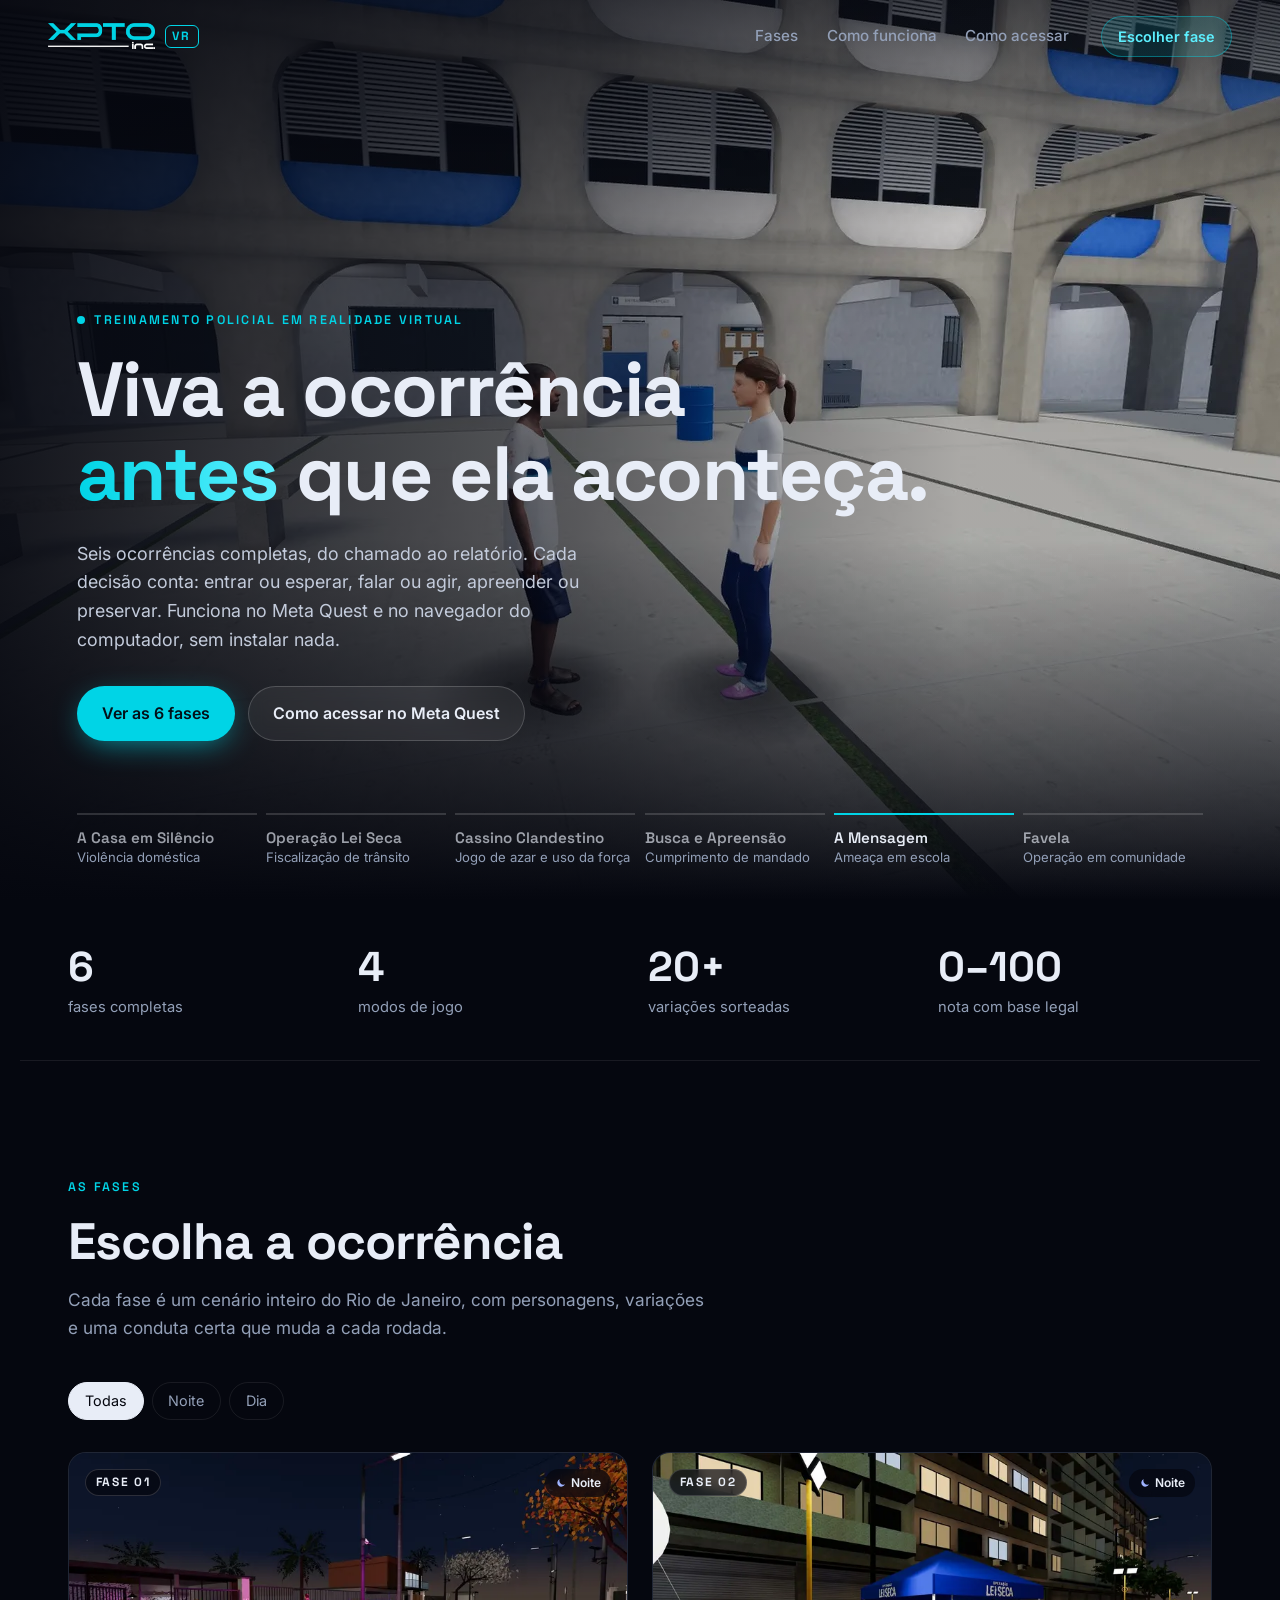
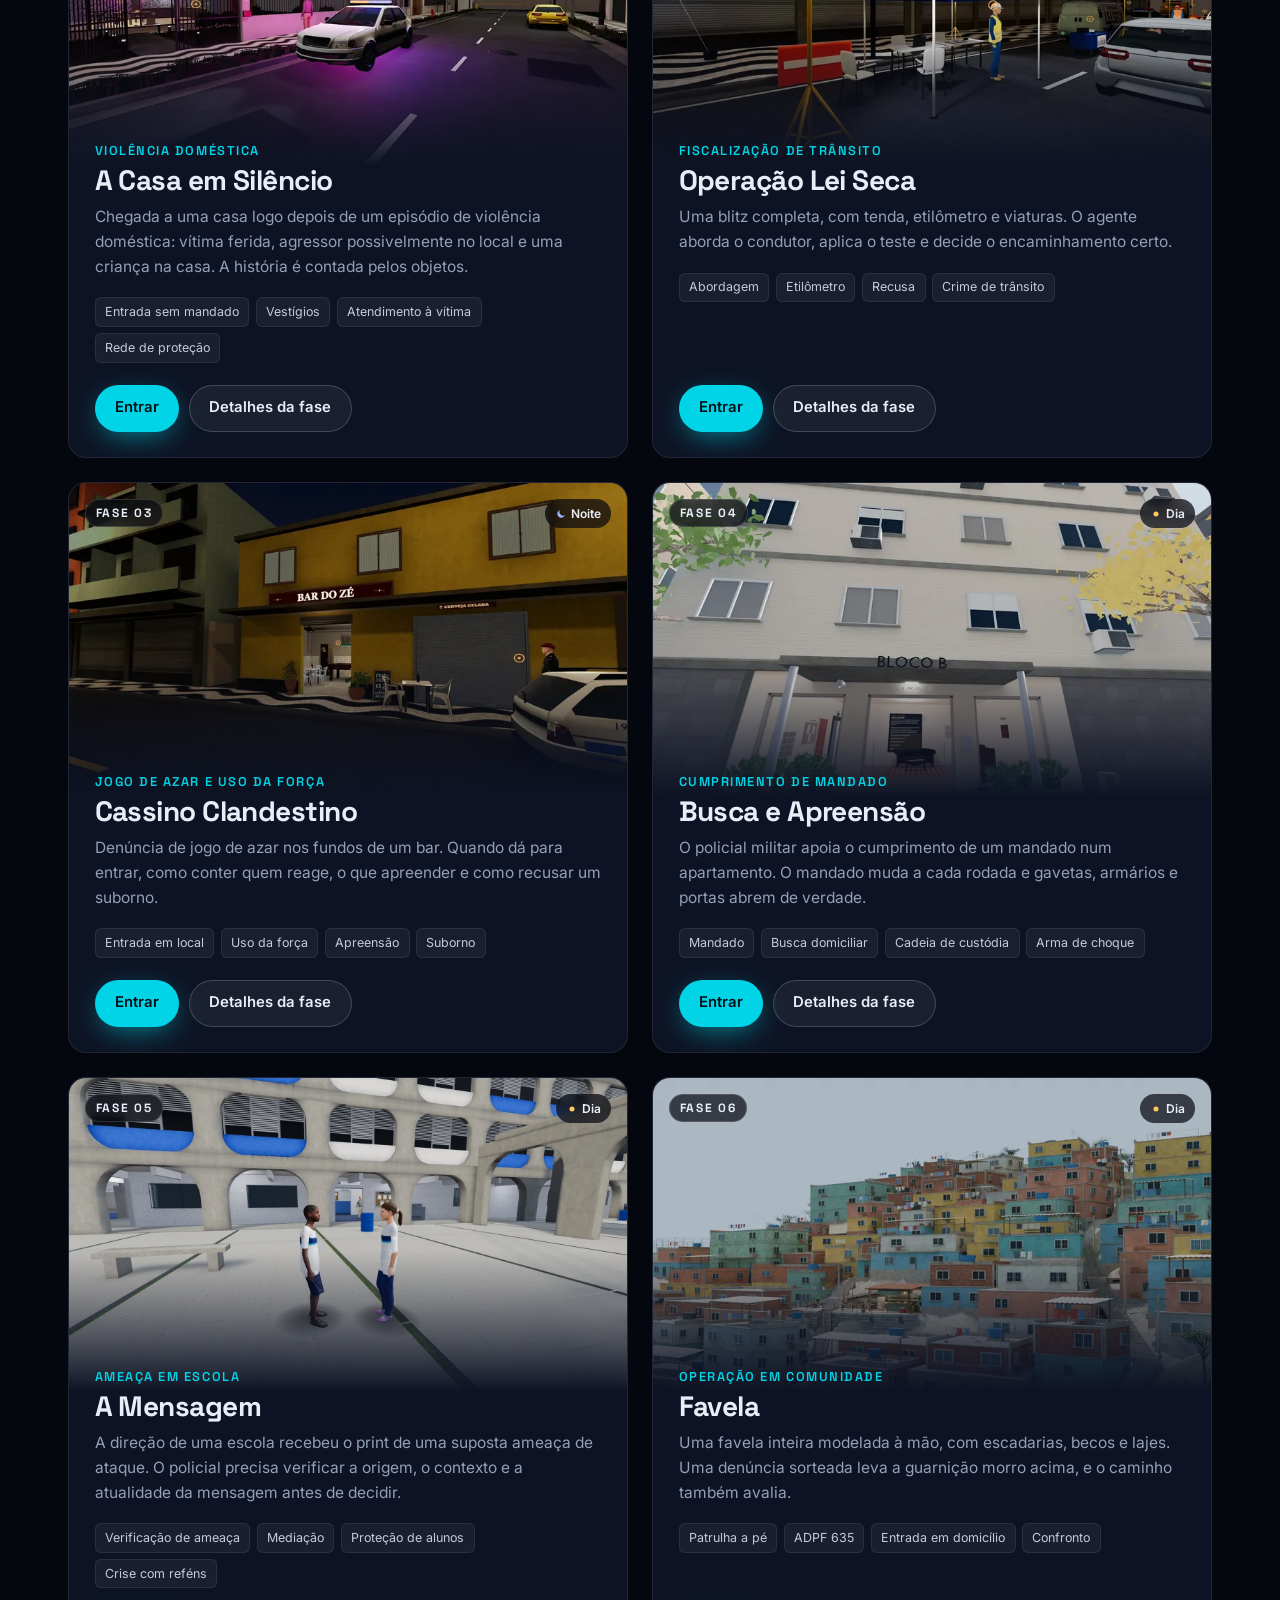
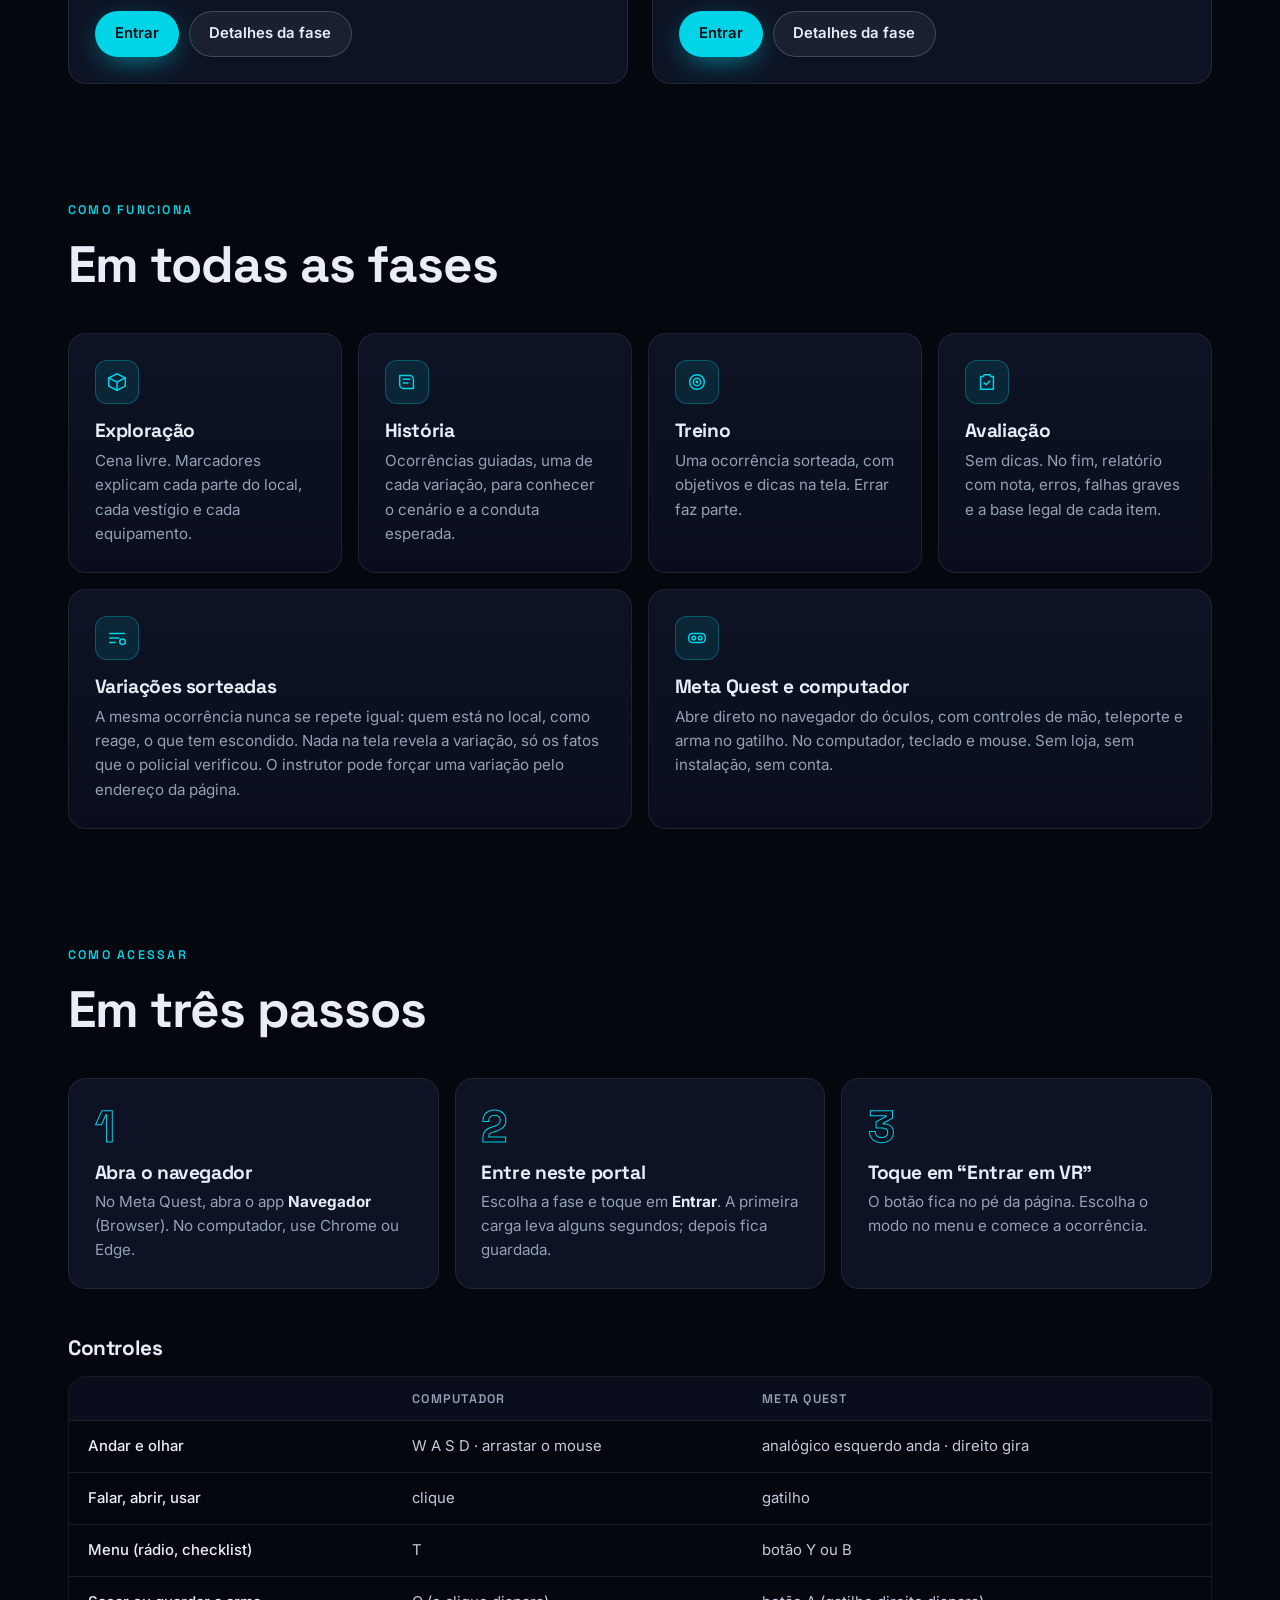
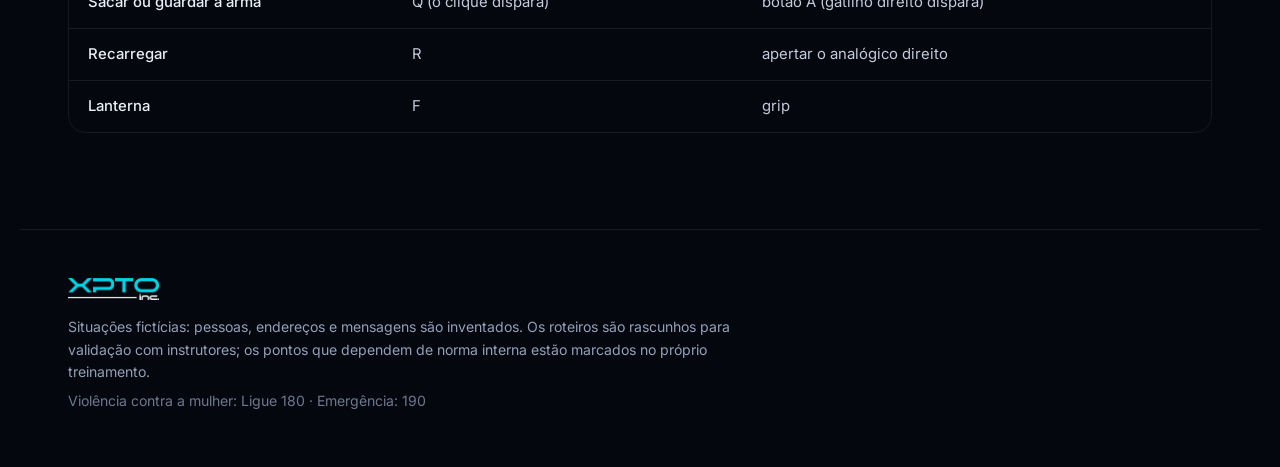
==== index.html @ f7b13f32 "Portal XPTO VR: seis fases com fotos, detalhes e links Co-Authored-By: Claude Opus 5.5 <noreply@anth" ====
<!doctype html>
<html lang="pt-BR">
<head>
<meta charset="utf-8">
<meta name="viewport" content="width=device-width, initial-scale=1">
<title>XPTO VR · Treinamentos em realidade virtual</title>
<meta name="description" content="Portal dos treinamentos policiais em realidade virtual da XPTO: seis ocorrências completas para Meta Quest e navegador.">
<meta property="og:title" content="XPTO VR · Treinamentos em realidade virtual">
<meta property="og:description" content="Seis ocorrências policiais em realidade virtual, no Meta Quest ou no navegador.">
<meta property="og:image" content="img/ciep-0.webp">
<meta name="theme-color" content="#05070f">
<link rel="icon" href="favicon.svg" type="image/svg+xml">
<link rel="preconnect" href="https://fonts.googleapis.com">
<link rel="preconnect" href="https://fonts.gstatic.com" crossorigin>
<link href="https://fonts.googleapis.com/css2?family=Space+Grotesk:wght@500;600;700&family=Inter:wght@400;500;600&display=swap" rel="stylesheet">
<link rel="stylesheet" href="estilo.css">
<link rel="preload" as="image" href="img/ciep-0.webp">
</head>
<body>

<header class="topo" id="topo">
  <a class="marca" href="#inicio" aria-label="XPTO VR, início">
    <img src="img/logo-xpto.png" alt="XPTO inc." width="120" height="29">
    <span class="marca-vr">VR</span>
  </a>
  <nav class="menu" aria-label="Principal">
    <a href="#fases">Fases</a>
    <a href="#recursos">Como funciona</a>
    <a href="#acesso">Como acessar</a>
  </nav>
  <a class="btn btn-pq" href="#fases">Escolher fase</a>
</header>

<main>
  <!-- HERÓI -->
  <section class="heroi" id="inicio">
    <div class="heroi-fundo" id="heroiFundo" aria-hidden="true"></div>
    <div class="heroi-veu" aria-hidden="true"></div>
    <div class="heroi-conteudo">
      <p class="sobretitulo"><span class="ponto"></span>Treinamento policial em realidade virtual</p>
      <h1>Viva a ocorrência <br><em>antes</em> que ela aconteça.</h1>
      <p class="heroi-texto">Seis ocorrências completas, do chamado ao relatório. Cada decisão conta: entrar ou esperar, falar ou agir, apreender ou preservar. Funciona no Meta Quest e no navegador do computador, sem instalar nada.</p>
      <div class="heroi-acoes">
        <a class="btn btn-prim" href="#fases">Ver as 6 fases</a>
        <a class="btn btn-sec" href="#acesso">Como acessar no Meta Quest</a>
      </div>
    </div>
    <div class="heroi-trilha" id="heroiTrilha" role="tablist" aria-label="Cenários em destaque"></div>
  </section>

  <!-- NÚMEROS -->
  <section class="numeros" aria-label="Resumo">
    <div><strong>6</strong><span>fases completas</span></div>
    <div><strong>4</strong><span>modos de jogo</span></div>
    <div><strong>20+</strong><span>variações sorteadas</span></div>
    <div><strong>0–100</strong><span>nota com base legal</span></div>
  </section>

  <!-- FASES -->
  <section class="secao" id="fases">
    <div class="secao-cab">
      <p class="sobretitulo">As fases</p>
      <h2>Escolha a ocorrência</h2>
      <p>Cada fase é um cenário inteiro do Rio de Janeiro, com personagens, variações e uma conduta certa que muda a cada rodada.</p>
    </div>
    <div class="filtros" id="filtros" role="group" aria-label="Filtrar fases">
      <button class="filtro ativo" data-f="todas">Todas</button>
      <button class="filtro" data-f="Noite">Noite</button>
      <button class="filtro" data-f="Dia">Dia</button>
    </div>
    <div class="fases" id="listaFases"></div>
  </section>

  <!-- RECURSOS -->
  <section class="secao recursos" id="recursos">
    <div class="secao-cab">
      <p class="sobretitulo">Como funciona</p>
      <h2>Em todas as fases</h2>
    </div>
    <div class="grade-recursos">
      <article class="recurso">
        <div class="rec-ic" aria-hidden="true"><svg viewBox="0 0 24 24"><path d="M12 3l9 4.5v9L12 21l-9-4.5v-9z"/><path d="M3 7.5l9 4.5 9-4.5M12 12v9"/></svg></div>
        <h3>Exploração</h3><p>Cena livre. Marcadores explicam cada parte do local, cada vestígio e cada equipamento.</p>
      </article>
      <article class="recurso">
        <div class="rec-ic" aria-hidden="true"><svg viewBox="0 0 24 24"><path d="M4 5h11a4 4 0 014 4v10H8a4 4 0 01-4-4z"/><path d="M8 9h7M8 13h5"/></svg></div>
        <h3>História</h3><p>Ocorrências guiadas, uma de cada variação, para conhecer o cenário e a conduta esperada.</p>
      </article>
      <article class="recurso">
        <div class="rec-ic" aria-hidden="true"><svg viewBox="0 0 24 24"><circle cx="12" cy="12" r="8"/><circle cx="12" cy="12" r="4"/><circle cx="12" cy="12" r=".8"/></svg></div>
        <h3>Treino</h3><p>Uma ocorrência sorteada, com objetivos e dicas na tela. Errar faz parte.</p>
      </article>
      <article class="recurso">
        <div class="rec-ic" aria-hidden="true"><svg viewBox="0 0 24 24"><path d="M9 4h6l1 2h3v14H5V6h3z"/><path d="M9 13l2 2 4-4"/></svg></div>
        <h3>Avaliação</h3><p>Sem dicas. No fim, relatório com nota, erros, falhas graves e a base legal de cada item.</p>
      </article>
      <article class="recurso largo">
        <div class="rec-ic" aria-hidden="true"><svg viewBox="0 0 24 24"><path d="M4 7h16M4 12h10M4 17h6"/><circle cx="18" cy="16" r="3"/></svg></div>
        <h3>Variações sorteadas</h3><p>A mesma ocorrência nunca se repete igual: quem está no local, como reage, o que tem escondido. Nada na tela revela a variação, só os fatos que o policial verificou. O instrutor pode forçar uma variação pelo endereço da página.</p>
      </article>
      <article class="recurso largo">
        <div class="rec-ic" aria-hidden="true"><svg viewBox="0 0 24 24"><rect x="3" y="7" width="18" height="10" rx="4"/><circle cx="8.5" cy="12" r="2"/><circle cx="15.5" cy="12" r="2"/></svg></div>
        <h3>Meta Quest e computador</h3><p>Abre direto no navegador do óculos, com controles de mão, teleporte e arma no gatilho. No computador, teclado e mouse. Sem loja, sem instalação, sem conta.</p>
      </article>
    </div>
  </section>

  <!-- ACESSO -->
  <section class="secao acesso" id="acesso">
    <div class="secao-cab">
      <p class="sobretitulo">Como acessar</p>
      <h2>Em três passos</h2>
    </div>
    <ol class="passos">
      <li><span class="passo-n">1</span><h3>Abra o navegador</h3><p>No Meta Quest, abra o app <b>Navegador</b> (Browser). No computador, use Chrome ou Edge.</p></li>
      <li><span class="passo-n">2</span><h3>Entre neste portal</h3><p>Escolha a fase e toque em <b>Entrar</b>. A primeira carga leva alguns segundos; depois fica guardada.</p></li>
      <li><span class="passo-n">3</span><h3>Toque em “Entrar em VR”</h3><p>O botão fica no pé da página. Escolha o modo no menu e comece a ocorrência.</p></li>
    </ol>
    <div class="controles">
      <h3>Controles</h3>
      <div class="tabela-rol">
      <table>
        <thead><tr><th></th><th>Computador</th><th>Meta Quest</th></tr></thead>
        <tbody>
          <tr><td>Andar e olhar</td><td>W A S D · arrastar o mouse</td><td>analógico esquerdo anda · direito gira</td></tr>
          <tr><td>Falar, abrir, usar</td><td>clique</td><td>gatilho</td></tr>
          <tr><td>Menu (rádio, checklist)</td><td>T</td><td>botão Y ou B</td></tr>
          <tr><td>Sacar ou guardar a arma</td><td>Q (o clique dispara)</td><td>botão A (gatilho direito dispara)</td></tr>
          <tr><td>Recarregar</td><td>R</td><td>apertar o analógico direito</td></tr>
          <tr><td>Lanterna</td><td>F</td><td>grip</td></tr>
        </tbody>
      </table>
      </div>
    </div>
  </section>
</main>

<footer class="rodape">
  <img src="img/logo-xpto.png" alt="XPTO inc." width="100" height="24">
  <p>Situações fictícias: pessoas, endereços e mensagens são inventados. Os roteiros são rascunhos para validação com instrutores; os pontos que dependem de norma interna estão marcados no próprio treinamento.</p>
  <p class="rod-pq">Violência contra a mulher: Ligue 180 · Emergência: 190</p>
</footer>

<!-- DETALHE DA FASE -->
<div class="painel" id="painel" role="dialog" aria-modal="true" aria-labelledby="pTitulo" hidden>
  <div class="painel-fundo" data-fechar></div>
  <article class="painel-caixa">
    <button class="fechar" data-fechar aria-label="Fechar">×</button>
    <div class="galeria">
      <img id="pFoto" alt="">
      <button class="gal-seta esq" id="galEsq" aria-label="Foto anterior">‹</button>
      <button class="gal-seta dir" id="galDir" aria-label="Próxima foto">›</button>
      <div class="gal-miniaturas" id="pMinis"></div>
    </div>
    <div class="painel-corpo">
      <p class="sobretitulo" id="pFase"></p>
      <h2 id="pTitulo"></h2>
      <ul class="fichas" id="pFicha"></ul>
      <p class="p-ocorrencia" id="pOcorrencia"></p>
      <div class="p-entrar">
        <a class="btn btn-prim" id="pEntrar" target="_blank" rel="noopener">Entrar no treinamento</a>
        <button class="btn btn-sec" id="pCopiar">Copiar link</button>
      </div>
      <div class="p-colunas">
        <section><h3>O que você treina</h3><ul class="lista-check" id="pTreina"></ul></section>
        <section>
          <div id="pVarBloco"><h3>Variações sorteadas</h3><ul class="lista-pt" id="pVar"></ul></div>
          <h3>Modos</h3><ul class="lista-pt" id="pModos"></ul>
          <h3>Base legal</h3><ul class="etiquetas" id="pBase"></ul>
        </section>
      </div>
      <p class="aviso" id="pSensivel"></p>
    </div>
  </article>
</div>

<script src="dados.js"></script>
<script src="portal.js"></script>
</body>
</html>
---- estilo.css ----
:root{
  --fundo:#05070f; --fundo2:#0a0e1c; --cartao:#0d1324; --linha:rgba(255,255,255,.08);
  --texto:#e8edf7; --suave:#93a0b8; --ciano:#00d4e6; --ciano2:#5cf0ff; --marinho:#0a0f3c;
  --ambar:#ffb547; --raio:18px; --largura:1240px;
  --f-tit:'Space Grotesk',system-ui,sans-serif; --f-txt:'Inter',system-ui,sans-serif;
}
*{box-sizing:border-box}
html{scroll-behavior:smooth;scroll-padding-top:80px}
body{margin:0;background:var(--fundo);color:var(--texto);font:16px/1.6 var(--f-txt);-webkit-font-smoothing:antialiased;overflow-x:hidden}
img{max-width:100%;display:block}
a{color:inherit}
h1,h2,h3{font-family:var(--f-tit);line-height:1.1;margin:0;letter-spacing:-.02em}
button{font:inherit;color:inherit;cursor:pointer}
:focus-visible{outline:2px solid var(--ciano);outline-offset:3px;border-radius:6px}

/* botões */
.btn{display:inline-flex;align-items:center;gap:.5em;padding:.85em 1.5em;border-radius:999px;font-weight:600;text-decoration:none;border:1px solid transparent;transition:transform .2s,background .2s,box-shadow .2s,border-color .2s;white-space:nowrap}
.btn:hover{transform:translateY(-2px)}
.btn-prim{background:var(--ciano);color:#031018;box-shadow:0 8px 30px -8px rgba(0,212,230,.7)}
.btn-prim:hover{background:var(--ciano2);box-shadow:0 12px 40px -8px rgba(0,212,230,.9)}
.btn-sec{background:rgba(255,255,255,.06);border-color:rgba(255,255,255,.18);backdrop-filter:blur(8px)}
.btn-sec:hover{border-color:var(--ciano)}
.btn-pq{padding:.55em 1.1em;font-size:.9rem;background:rgba(0,212,230,.12);border-color:rgba(0,212,230,.4);color:var(--ciano2)}

/* topo */
.topo{position:fixed;inset:0 0 auto;z-index:20;display:flex;align-items:center;gap:2rem;padding:1rem clamp(16px,4vw,48px);transition:background .3s,backdrop-filter .3s,border-color .3s;border-bottom:1px solid transparent}
.topo.rolou{background:rgba(5,7,15,.78);backdrop-filter:blur(14px);border-color:var(--linha)}
.marca{display:flex;align-items:center;gap:.6rem;text-decoration:none}
.marca img{height:26px;width:auto}
.marca-vr{font:700 .75rem var(--f-tit);letter-spacing:.15em;padding:.2em .55em;border:1px solid var(--ciano);color:var(--ciano);border-radius:6px}
.menu{display:flex;gap:1.8rem;margin-left:auto}
.menu a{text-decoration:none;color:var(--suave);font-weight:500;font-size:.95rem;transition:color .2s}
.menu a:hover{color:var(--texto)}

/* herói */
.heroi{position:relative;min-height:100svh;display:flex;flex-direction:column;justify-content:flex-end;padding:110px clamp(16px,6vw,80px) 2rem;overflow:hidden}
.heroi-fundo{position:absolute;inset:0}
.heroi-fundo img{position:absolute;inset:0;width:100%;height:100%;object-fit:cover;opacity:0;transform:scale(1.08);transition:opacity 1.4s ease,transform 7s linear}
.heroi-fundo img.ativa{opacity:1;transform:scale(1)}
.heroi-veu{position:absolute;inset:0;background:linear-gradient(90deg,rgba(5,7,15,.92) 0%,rgba(5,7,15,.55) 45%,rgba(5,7,15,.1) 75%),linear-gradient(0deg,var(--fundo) 0%,rgba(5,7,15,0) 40%),linear-gradient(180deg,rgba(5,7,15,.6),rgba(5,7,15,0) 25%)}
.heroi-conteudo{position:relative;max-width:860px;margin-bottom:clamp(2rem,8vh,6rem)}
.sobretitulo{display:inline-flex;align-items:center;gap:.6rem;font:600 .78rem var(--f-tit);letter-spacing:.18em;text-transform:uppercase;color:var(--ciano);margin:0 0 1.2rem}
.ponto{width:8px;height:8px;border-radius:50%;background:var(--ciano);box-shadow:0 0 0 0 rgba(0,212,230,.7);animation:pulso 2s infinite}
@keyframes pulso{70%{box-shadow:0 0 0 10px rgba(0,212,230,0)}100%{box-shadow:0 0 0 0 rgba(0,212,230,0)}}
.heroi h1{font-size:clamp(2.4rem,6vw,5.2rem);font-weight:700}
@media (max-width:560px){.heroi h1 br{display:none}.sobretitulo{font-size:.7rem;letter-spacing:.14em}}
.heroi h1 em{font-style:normal;background:linear-gradient(90deg,var(--ciano),var(--ciano2));-webkit-background-clip:text;background-clip:text;color:transparent}
.heroi-texto{font-size:clamp(1rem,1.4vw,1.15rem);color:#c3cbdb;max-width:560px;margin:1.5rem 0 2rem}
.heroi-acoes{display:flex;flex-wrap:wrap;gap:.8rem}
.heroi-trilha{position:relative;display:grid;grid-template-columns:repeat(6,1fr);gap:.6rem}
.trilha-it{background:none;border:0;padding:.8rem 0 0;text-align:left;border-top:2px solid rgba(255,255,255,.15);position:relative;color:var(--suave);font-size:.82rem;transition:color .3s}
.trilha-it b{display:block;font:600 .95rem var(--f-tit);color:var(--texto);opacity:.65;transition:opacity .3s}
.trilha-it::before{content:"";position:absolute;left:0;top:-2px;height:2px;width:0;background:var(--ciano)}
.trilha-it.ativa::before{animation:enche var(--dur,6s) linear forwards}
.trilha-it.ativa b,.trilha-it:hover b{opacity:1}
@keyframes enche{to{width:100%}}

/* números */
.numeros{display:grid;grid-template-columns:repeat(4,1fr);max-width:var(--largura);margin:0 auto;padding:2.5rem clamp(16px,4vw,48px);gap:1rem;border-bottom:1px solid var(--linha)}
.numeros div{display:flex;flex-direction:column;gap:.2rem}
.numeros strong{font:700 clamp(1.8rem,3.5vw,2.6rem) var(--f-tit);color:var(--texto)}
.numeros span{color:var(--suave);font-size:.92rem}

/* seções */
.secao{max-width:var(--largura);margin:0 auto;padding:clamp(4rem,10vw,7rem) clamp(16px,4vw,48px) 0}
.secao-cab{max-width:640px;margin-bottom:2.5rem}
.secao-cab h2{font-size:clamp(2rem,4.5vw,3.2rem)}
.secao-cab p:not(.sobretitulo){color:var(--suave);font-size:1.08rem;margin:1rem 0 0}

.filtros{display:flex;gap:.5rem;margin-bottom:2rem}
.filtro{background:transparent;border:1px solid var(--linha);padding:.45em 1.1em;border-radius:999px;color:var(--suave);font-size:.9rem;transition:all .2s}
.filtro:hover{color:var(--texto);border-color:rgba(255,255,255,.3)}
.filtro.ativo{background:var(--texto);color:var(--fundo);border-color:var(--texto)}

/* cartões de fase */
.fases{display:grid;grid-template-columns:repeat(2,1fr);gap:1.5rem}
.fase{position:relative;border-radius:var(--raio);overflow:hidden;background:var(--cartao);border:1px solid var(--linha);display:flex;flex-direction:column;transition:transform .35s cubic-bezier(.2,.8,.2,1),border-color .35s,box-shadow .35s;opacity:0;transform:translateY(24px)}
.fase.visivel{opacity:1;transform:none}
.fase:hover{transform:translateY(-6px);border-color:rgba(0,212,230,.45);box-shadow:0 30px 60px -30px rgba(0,212,230,.35)}
.fase.oculta{display:none}
.fase-img{position:relative;aspect-ratio:16/9;overflow:hidden;cursor:pointer}
.fase-img img{width:100%;height:100%;object-fit:cover;transition:transform .8s cubic-bezier(.2,.8,.2,1),opacity .5s}
.fase-img img.alt{position:absolute;inset:0;opacity:0}
.fase:hover .fase-img img{transform:scale(1.06)}
.fase:hover .fase-img img.alt{opacity:1}
.fase-img::after{content:"";position:absolute;inset:0;background:linear-gradient(0deg,var(--cartao) 0%,rgba(13,19,36,0) 45%)}
.fase-n{position:absolute;top:1rem;left:1rem;z-index:1;font:700 .75rem var(--f-tit);letter-spacing:.14em;background:rgba(5,7,15,.7);backdrop-filter:blur(6px);padding:.4em .8em;border-radius:999px;border:1px solid rgba(255,255,255,.15)}
.fase-periodo{position:absolute;top:1rem;right:1rem;z-index:1;font-size:.75rem;font-weight:600;padding:.4em .8em;border-radius:999px;background:rgba(5,7,15,.7);backdrop-filter:blur(6px);display:flex;gap:.4em;align-items:center}
.fase-corpo{padding:0 1.6rem 1.6rem;margin-top:-1.5rem;position:relative;display:flex;flex-direction:column;flex:1}
.fase-tema{color:var(--ciano);font:600 .8rem var(--f-tit);letter-spacing:.12em;text-transform:uppercase}
.fase h3{font-size:1.75rem;margin:.35rem 0 .6rem}
.fase-resumo{color:var(--suave);margin:0 0 1.1rem;font-size:.97rem}
.cobre{list-style:none;padding:0;margin:0 0 1.4rem;display:flex;flex-wrap:wrap;gap:.4rem}
.cobre li{font-size:.78rem;padding:.3em .75em;border-radius:6px;background:rgba(255,255,255,.05);border:1px solid var(--linha);color:#c3cbdb}
.fase-acoes{display:flex;gap:.6rem;margin-top:auto;flex-wrap:wrap}
.fase-acoes .btn{padding:.7em 1.3em;font-size:.93rem}

/* recursos */
.grade-recursos{display:grid;grid-template-columns:repeat(4,1fr);gap:1rem}
.recurso{background:linear-gradient(180deg,var(--cartao),var(--fundo2));border:1px solid var(--linha);border-radius:var(--raio);padding:1.6rem}
.recurso.largo{grid-column:span 2}
.recurso h3{font-size:1.2rem;margin:1rem 0 .5rem}
.recurso p{color:var(--suave);margin:0;font-size:.95rem}
.rec-ic{width:44px;height:44px;border-radius:12px;display:grid;place-items:center;background:rgba(0,212,230,.1);border:1px solid rgba(0,212,230,.3)}
.rec-ic svg{width:22px;height:22px;fill:none;stroke:var(--ciano);stroke-width:1.6;stroke-linecap:round;stroke-linejoin:round}

/* acesso */
.passos{list-style:none;padding:0;margin:0 0 3rem;display:grid;grid-template-columns:repeat(3,1fr);gap:1rem;counter-reset:p}
.passos li{position:relative;padding:1.6rem;border-radius:var(--raio);border:1px solid var(--linha);background:var(--cartao)}
.passo-n{font:700 2.8rem var(--f-tit);color:transparent;-webkit-text-stroke:1px var(--ciano);line-height:1}
.passos h3{font-size:1.2rem;margin:.8rem 0 .4rem}
.passos p{margin:0;color:var(--suave);font-size:.95rem}
.passos b{color:var(--texto)}
.controles h3{font-size:1.3rem;margin-bottom:1rem}
.tabela-rol{overflow-x:auto;border:1px solid var(--linha);border-radius:var(--raio)}
table{width:100%;border-collapse:collapse;font-size:.93rem;min-width:560px}
th,td{padding:.85rem 1.2rem;text-align:left;border-bottom:1px solid var(--linha)}
th{font:600 .78rem var(--f-tit);letter-spacing:.1em;text-transform:uppercase;color:var(--suave);background:var(--fundo2)}
td:first-child{color:var(--texto);font-weight:500}
td{color:#c3cbdb}
tr:last-child td{border-bottom:0}

/* rodapé */
.rodape{max-width:var(--largura);margin:6rem auto 0;padding:3rem clamp(16px,4vw,48px);border-top:1px solid var(--linha);color:var(--suave);font-size:.88rem}
.rodape img{height:22px;width:auto;margin-bottom:1rem}
.rodape p{max-width:720px;margin:.4rem 0}
.rod-pq{color:#6d7890}

/* painel de detalhe */
.painel{position:fixed;inset:0;z-index:50;display:flex;align-items:center;justify-content:center;padding:clamp(0px,3vw,40px)}
.painel[hidden]{display:none}
.painel-fundo{position:absolute;inset:0;background:rgba(2,3,8,.8);backdrop-filter:blur(10px);animation:aparece .3s}
.painel-caixa{position:relative;width:min(1080px,100%);max-height:100%;overflow-y:auto;background:var(--fundo2);border:1px solid var(--linha);border-radius:var(--raio);animation:sobe .4s cubic-bezier(.2,.8,.2,1);overscroll-behavior:contain}
@keyframes aparece{from{opacity:0}}
@keyframes sobe{from{opacity:0;transform:translateY(30px) scale(.98)}}
.fechar{position:absolute;top:.9rem;right:.9rem;z-index:3;width:42px;height:42px;border-radius:50%;border:1px solid rgba(255,255,255,.2);background:rgba(5,7,15,.7);backdrop-filter:blur(6px);font-size:1.6rem;line-height:1}
.fechar:hover{border-color:var(--ciano)}
.galeria{position:relative;aspect-ratio:16/9;background:#000}
.galeria>img{width:100%;height:100%;object-fit:cover;transition:opacity .3s}
.gal-seta{position:absolute;top:50%;transform:translateY(-50%);width:44px;height:44px;border-radius:50%;border:1px solid rgba(255,255,255,.2);background:rgba(5,7,15,.6);font-size:1.6rem;line-height:1}
.gal-seta.esq{left:1rem}.gal-seta.dir{right:1rem}
.gal-seta:hover{border-color:var(--ciano)}
.gal-miniaturas{position:absolute;bottom:1rem;left:50%;transform:translateX(-50%);display:flex;gap:.4rem;padding:.4rem;border-radius:12px;background:rgba(5,7,15,.6);backdrop-filter:blur(8px)}
.gal-miniaturas button{padding:0;border:2px solid transparent;border-radius:7px;overflow:hidden;width:64px;aspect-ratio:16/9;opacity:.6;transition:all .2s;background:none}
.gal-miniaturas button.ativa{border-color:var(--ciano);opacity:1}
.gal-miniaturas img{width:100%;height:100%;object-fit:cover}
.painel-corpo{padding:clamp(1.4rem,4vw,2.6rem)}
.painel-corpo h2{font-size:clamp(2rem,4vw,2.8rem)}
.painel-corpo .sobretitulo{margin-bottom:.6rem}
.fichas{list-style:none;padding:0;margin:1.2rem 0;display:flex;flex-wrap:wrap;gap:.5rem}
.fichas li{font-size:.85rem;padding:.4em .9em;border-radius:999px;background:rgba(255,255,255,.05);border:1px solid var(--linha);color:#c3cbdb}
.fichas b{color:var(--texto);font-weight:600}
.p-ocorrencia{font-size:1.05rem;color:#c3cbdb;max-width:780px}
.p-entrar{display:flex;gap:.7rem;flex-wrap:wrap;margin:1.6rem 0 2.2rem}
.p-colunas{display:grid;grid-template-columns:1.15fr 1fr;gap:2.5rem;border-top:1px solid var(--linha);padding-top:2rem}
.p-colunas h3{font-size:1rem;letter-spacing:.06em;text-transform:uppercase;color:var(--suave);margin:0 0 .9rem}
.p-colunas section>h3:not(:first-child),.p-colunas section>div+h3{margin-top:1.8rem}
.lista-check,.lista-pt{list-style:none;padding:0;margin:0;display:grid;gap:.7rem}
.lista-check li{position:relative;padding-left:1.9rem;font-size:.96rem}
.lista-check li::before{content:"";position:absolute;left:0;top:.3em;width:1.1rem;height:1.1rem;border-radius:50%;background:rgba(0,212,230,.15) url("data:image/svg+xml,%3Csvg xmlns='http://www.w3.org/2000/svg' viewBox='0 0 16 16'%3E%3Cpath d='M4 8.5l2.5 2.5L12 5.5' fill='none' stroke='%2300d4e6' stroke-width='2' stroke-linecap='round' stroke-linejoin='round'/%3E%3C/svg%3E") center/80% no-repeat}
.lista-pt li{position:relative;padding-left:1.1rem;font-size:.94rem;color:#c3cbdb}
.lista-pt li::before{content:"";position:absolute;left:0;top:.65em;width:6px;height:6px;border-radius:2px;background:var(--ciano)}
.etiquetas{list-style:none;padding:0;margin:0;display:flex;flex-wrap:wrap;gap:.4rem}
.etiquetas li{font-size:.8rem;padding:.35em .75em;border-radius:6px;background:rgba(0,212,230,.08);border:1px solid rgba(0,212,230,.25);color:var(--ciano2)}
.aviso{margin:2rem 0 0;padding:1rem 1.2rem;border-radius:12px;border:1px solid rgba(255,181,71,.3);background:rgba(255,181,71,.07);color:#f3d6a8;font-size:.9rem}
.aviso:empty{display:none}
.aviso::before{content:"Conteúdo sensível · ";font-weight:600;color:var(--ambar)}
body.travado{overflow:hidden}

/* responsivo */
@media (max-width:1000px){
  .grade-recursos{grid-template-columns:repeat(2,1fr)}
  .p-colunas{grid-template-columns:1fr}
}
@media (max-width:820px){
  .menu{display:none}
  .topo .btn-pq{margin-left:auto}
  .fases{grid-template-columns:1fr}
  .heroi-trilha{grid-template-columns:repeat(3,1fr);row-gap:.4rem}
  .trilha-it{font-size:.72rem}
  .trilha-it b{font-size:.82rem}
  .numeros{grid-template-columns:repeat(2,1fr);row-gap:1.6rem}
  .passos{grid-template-columns:1fr}
  .heroi-veu{background:linear-gradient(0deg,var(--fundo) 10%,rgba(5,7,15,.75) 60%,rgba(5,7,15,.35) 100%)}
}
@media (max-width:560px){
  .grade-recursos{grid-template-columns:1fr}
  .recurso.largo{grid-column:auto}
  .gal-miniaturas{display:none}
  .gal-seta{width:36px;height:36px;font-size:1.3rem}
  .fase-corpo{padding:0 1.2rem 1.3rem}
  .fase h3{font-size:1.5rem}
  .painel{padding:0}
  .painel-caixa{border-radius:0;height:100%}
}
@media (prefers-reduced-motion:reduce){
  *,*::before,*::after{animation:none!important;transition:none!important}
  .fase{opacity:1;transform:none}
}
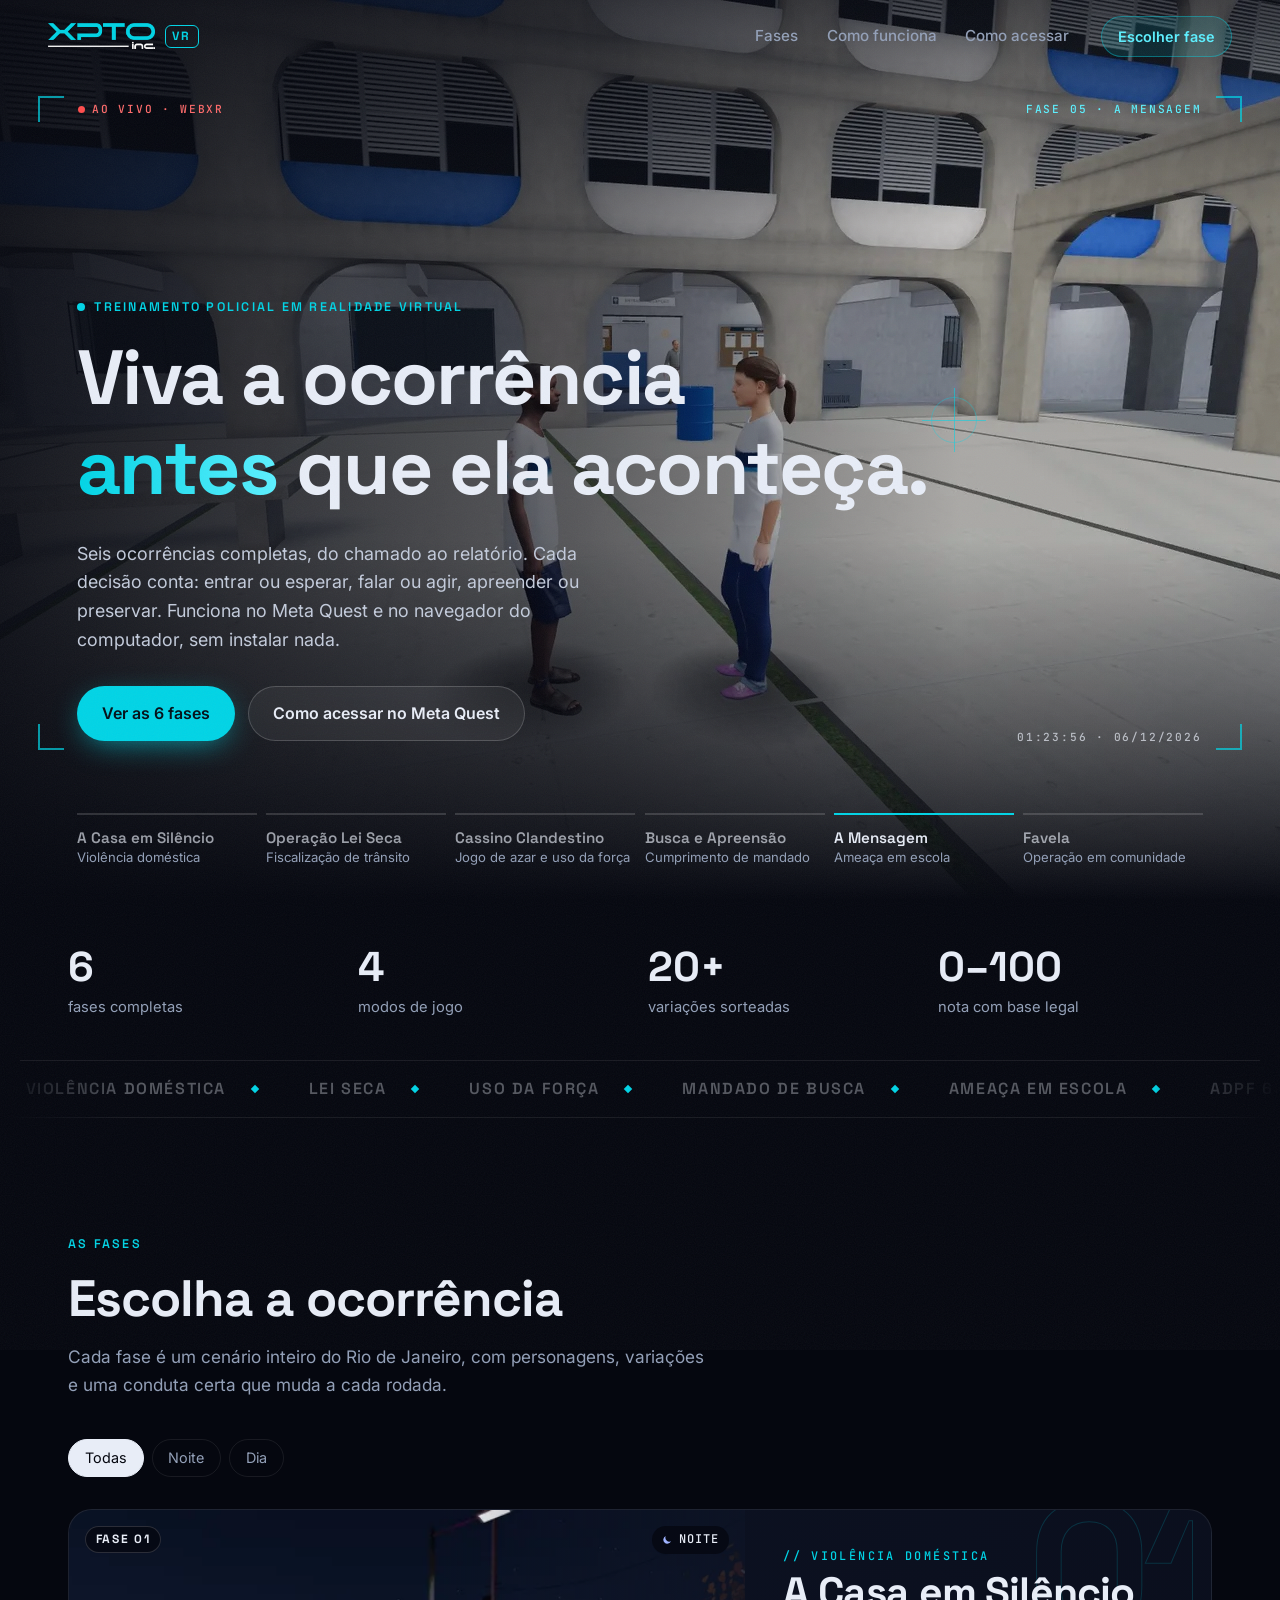
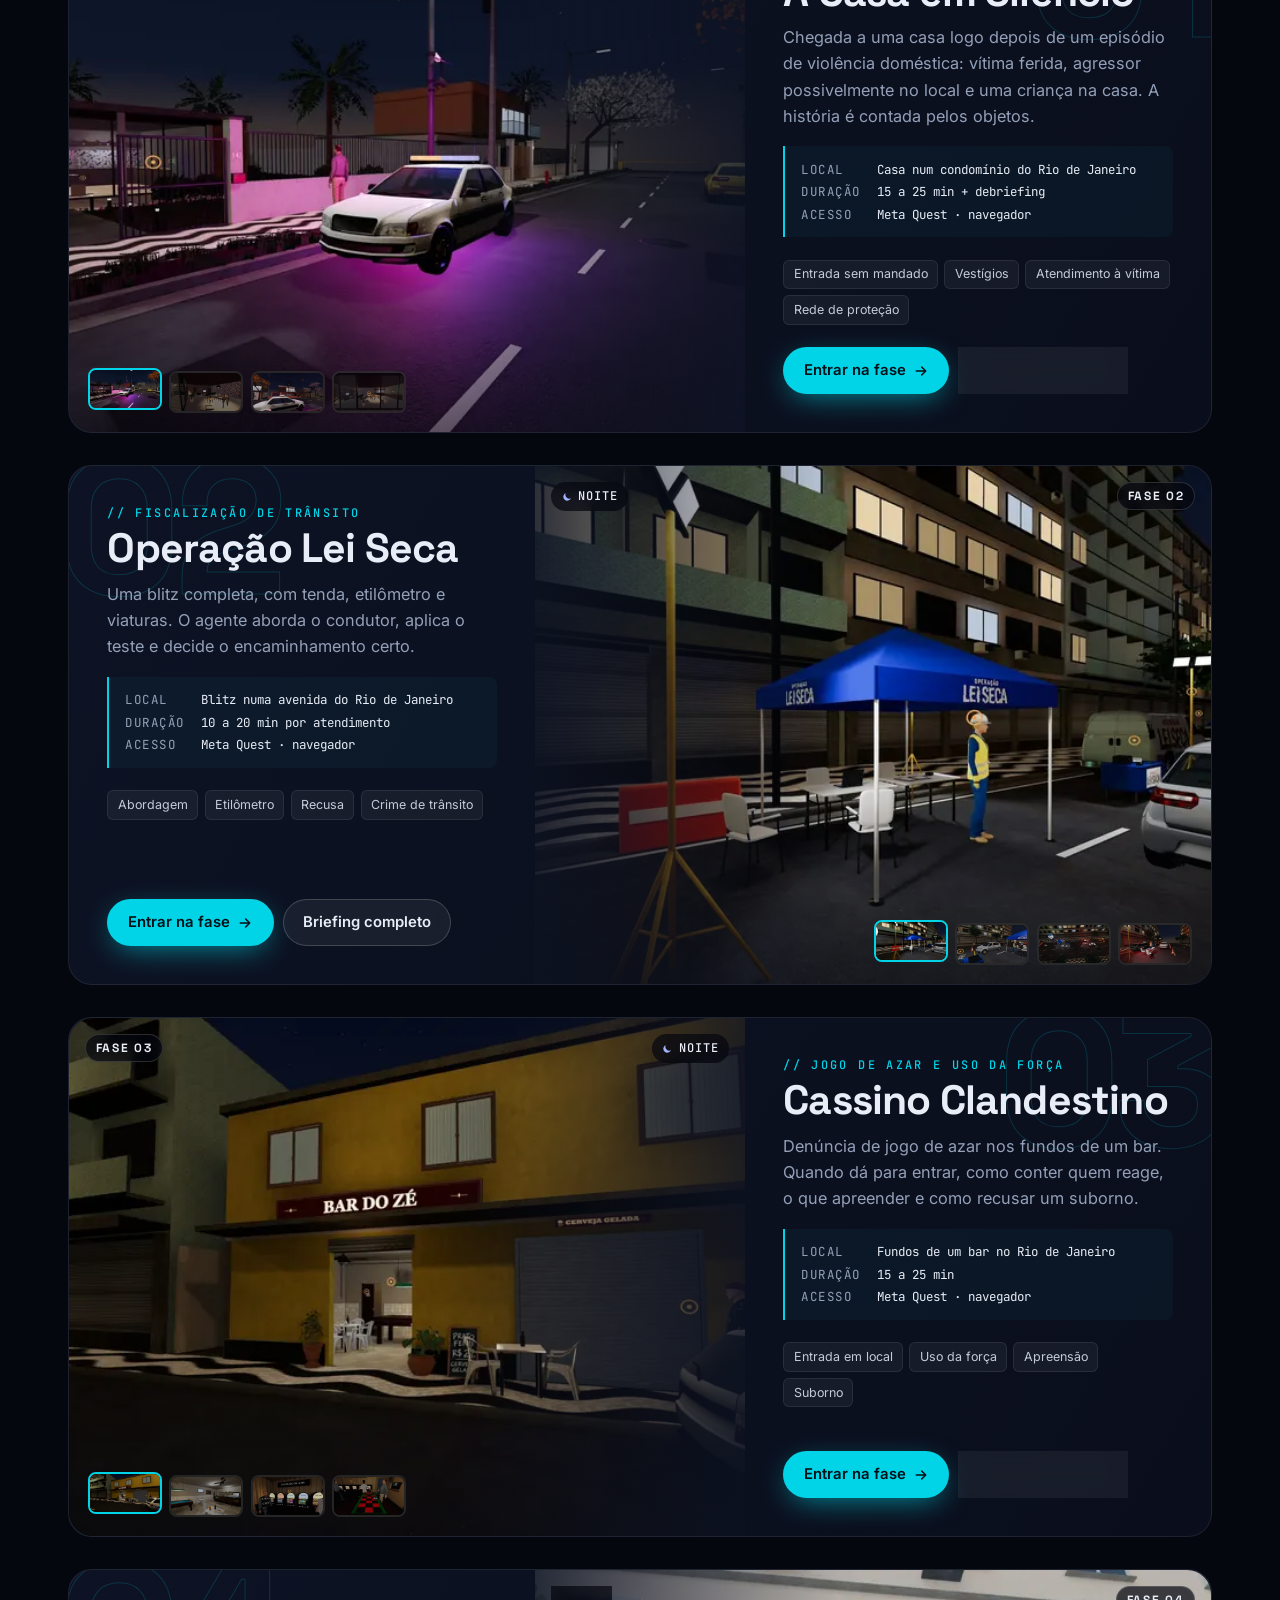
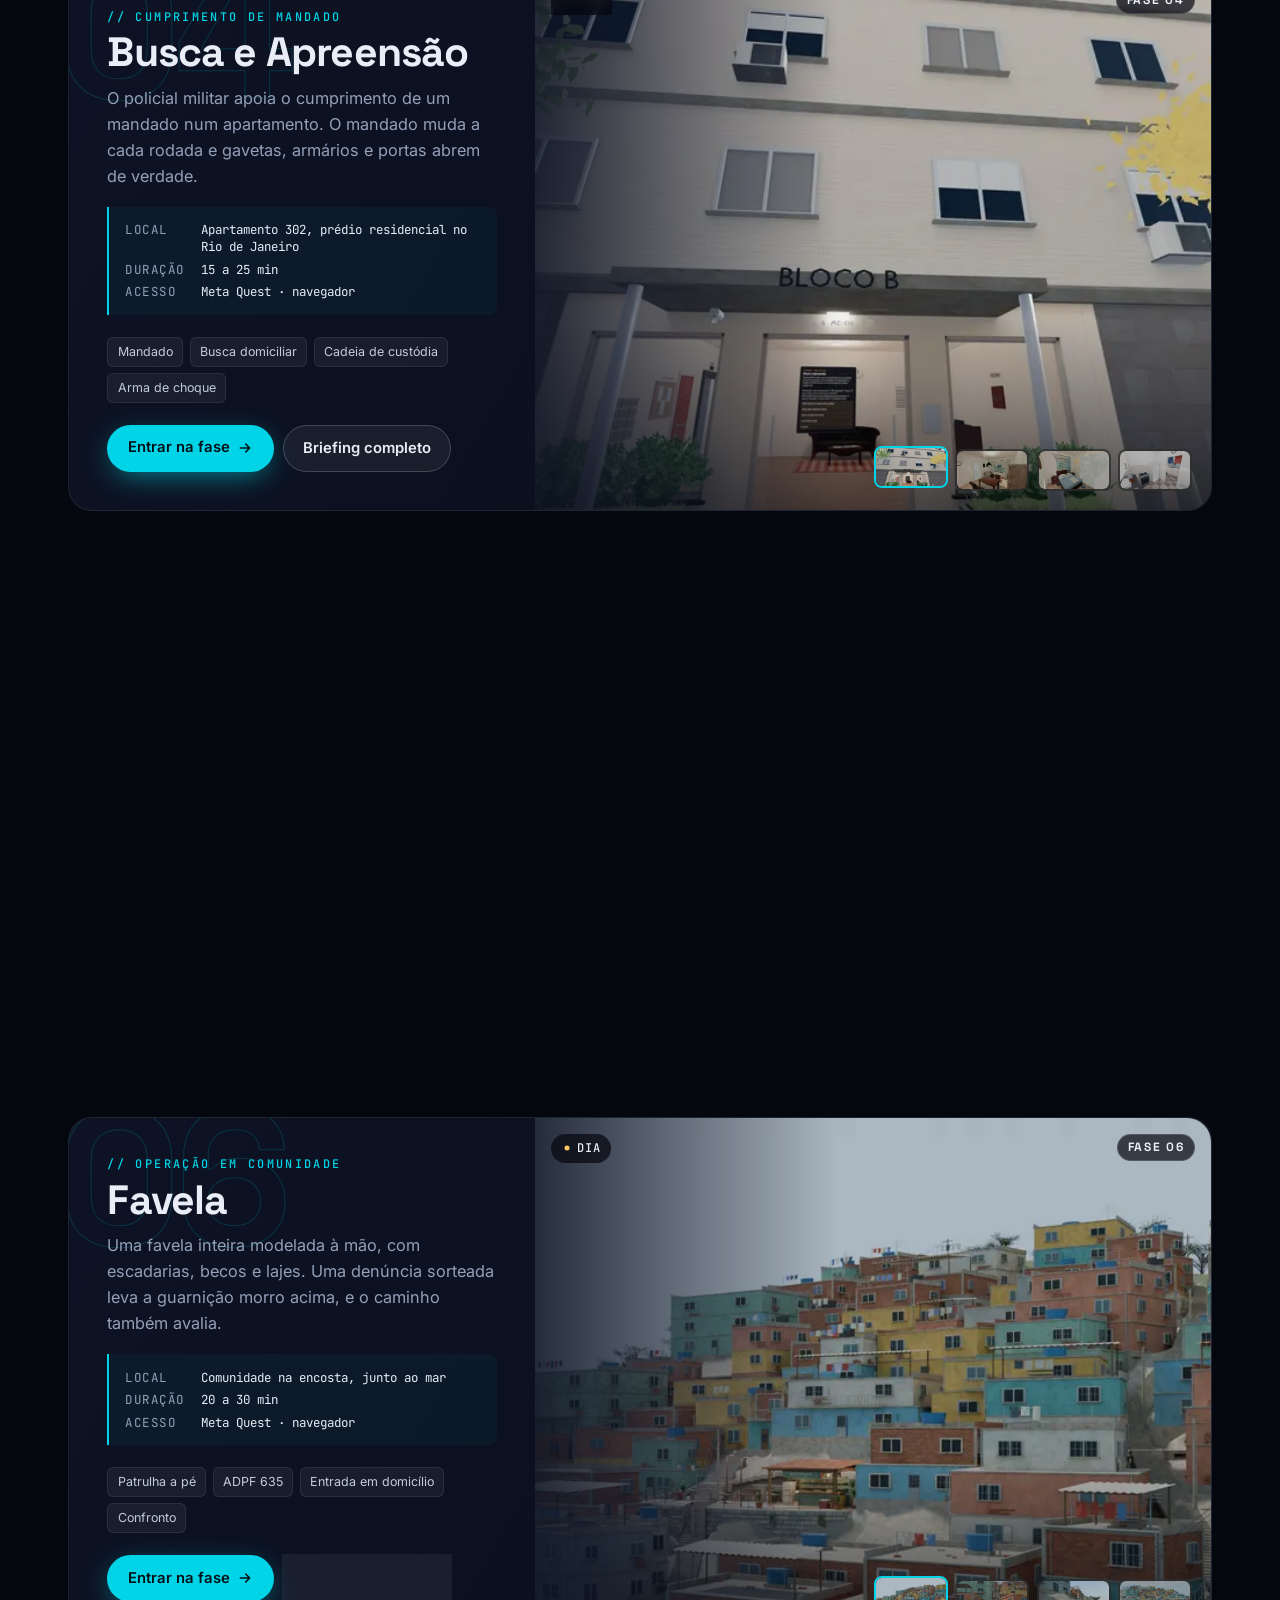
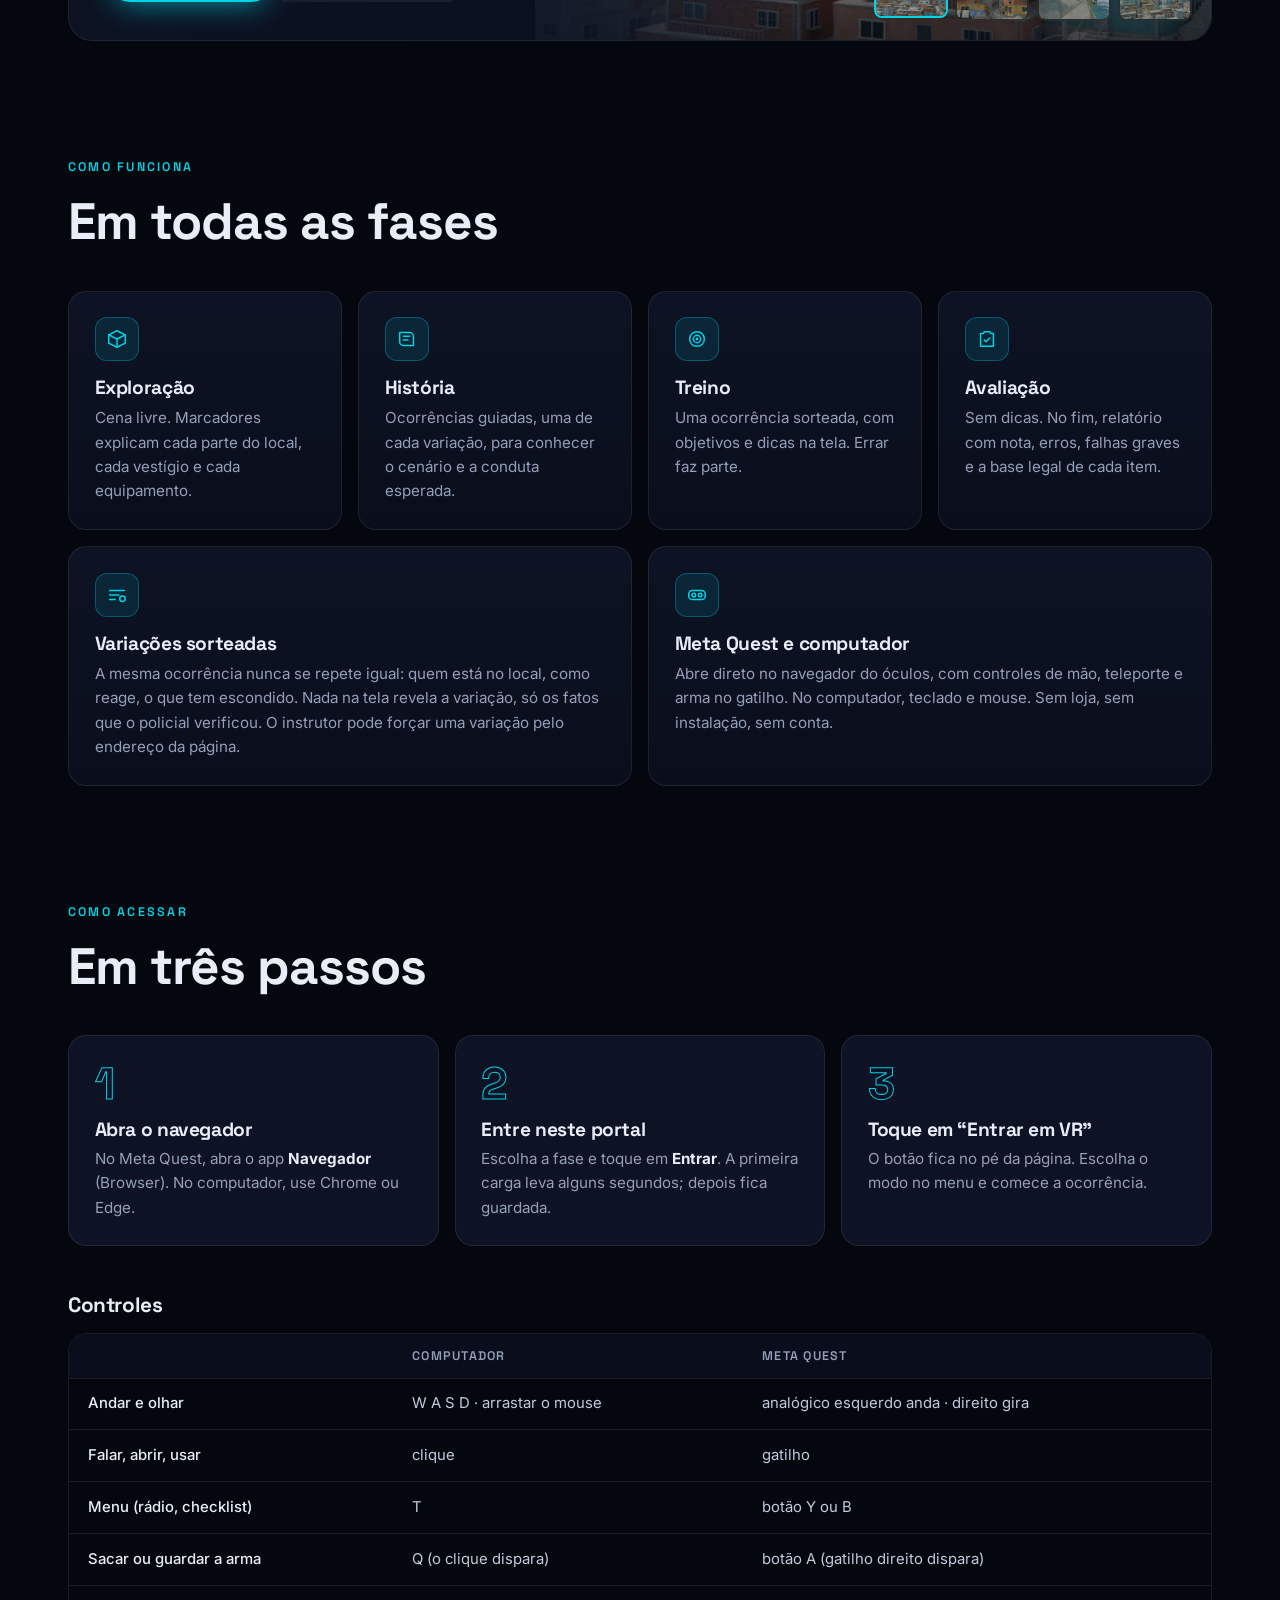
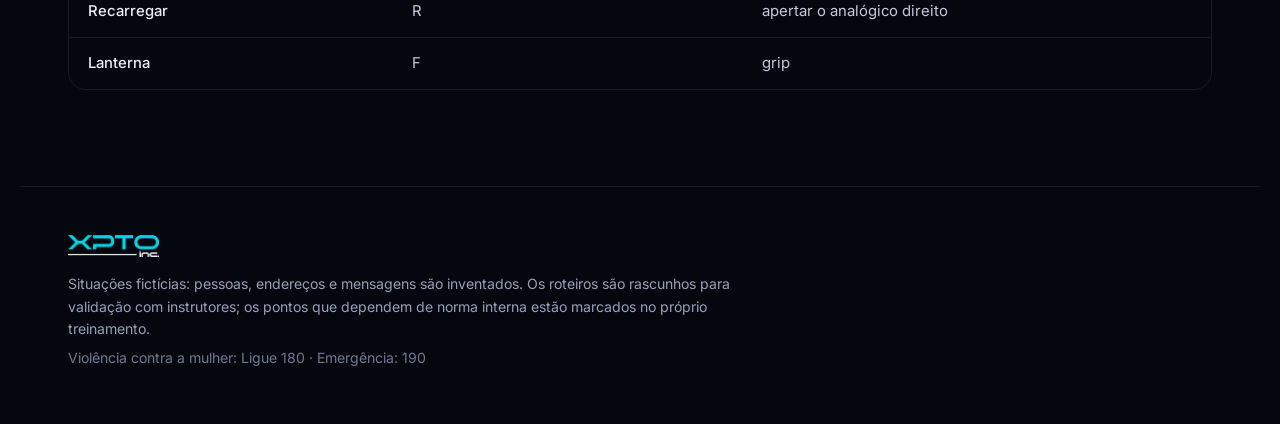
==== commit 7da027ff: "Visual AAA: abertura com logo, HUD tático no herói, fases como seleção de missão, inclinação 3D, fai" ====
--- a/index.html
+++ b/index.html
@@ -12,11 +12,20 @@
 <link rel="icon" href="favicon.svg" type="image/svg+xml">
 <link rel="preconnect" href="https://fonts.googleapis.com">
 <link rel="preconnect" href="https://fonts.gstatic.com" crossorigin>
-<link href="https://fonts.googleapis.com/css2?family=Space+Grotesk:wght@500;600;700&family=Inter:wght@400;500;600&display=swap" rel="stylesheet">
+<link href="https://fonts.googleapis.com/css2?family=Space+Grotesk:wght@500;600;700&family=Inter:wght@400;500;600&family=JetBrains+Mono:wght@400;500&display=swap" rel="stylesheet">
 <link rel="stylesheet" href="estilo.css">
+<link rel="stylesheet" href="estilo-aaa.css">
 <link rel="preload" as="image" href="img/ciep-0.webp">
 </head>
-<body>
+<body class="carregando">
+
+<div class="abertura" id="abertura" aria-hidden="true">
+  <img src="img/logo-xpto.png" alt="" width="240" height="58">
+  <div class="ab-barra"><span></span></div>
+  <p class="ab-txt">INICIALIZANDO TREINAMENTO</p>
+</div>
+<div class="progresso" id="progresso" aria-hidden="true"></div>
+<div class="grao" aria-hidden="true"></div>
 
 <header class="topo" id="topo">
   <a class="marca" href="#inicio" aria-label="XPTO VR, início">
@@ -36,11 +45,17 @@
   <section class="heroi" id="inicio">
     <div class="heroi-fundo" id="heroiFundo" aria-hidden="true"></div>
     <div class="heroi-veu" aria-hidden="true"></div>
+    <div class="hud" aria-hidden="true">
+      <span class="canto c1"></span><span class="canto c2"></span><span class="canto c3"></span><span class="canto c4"></span>
+      <div class="hud-sup"><span class="rec"><i></i>AO VIVO · WEBXR</span><span id="hudFase">FASE 05 · A MENSAGEM</span></div>
+      <div class="hud-inf"><span id="hudLocal">RIO DE JANEIRO</span><span id="hudHora">--:--:--</span></div>
+      <div class="mira"></div>
+    </div>
     <div class="heroi-conteudo">
-      <p class="sobretitulo"><span class="ponto"></span>Treinamento policial em realidade virtual</p>
-      <h1>Viva a ocorrência <br><em>antes</em> que ela aconteça.</h1>
-      <p class="heroi-texto">Seis ocorrências completas, do chamado ao relatório. Cada decisão conta: entrar ou esperar, falar ou agir, apreender ou preservar. Funciona no Meta Quest e no navegador do computador, sem instalar nada.</p>
-      <div class="heroi-acoes">
+      <p class="sobretitulo rev"><span class="ponto"></span>Treinamento policial em realidade virtual</p>
+      <h1 class="rev"><span class="linha"><span>Viva a ocorrência</span></span><span class="linha"><span><em>antes</em> que ela aconteça.</span></span></h1>
+      <p class="heroi-texto rev">Seis ocorrências completas, do chamado ao relatório. Cada decisão conta: entrar ou esperar, falar ou agir, apreender ou preservar. Funciona no Meta Quest e no navegador do computador, sem instalar nada.</p>
+      <div class="heroi-acoes rev">
         <a class="btn btn-prim" href="#fases">Ver as 6 fases</a>
         <a class="btn btn-sec" href="#acesso">Como acessar no Meta Quest</a>
       </div>
@@ -50,11 +65,12 @@
 
   <!-- NÚMEROS -->
   <section class="numeros" aria-label="Resumo">
-    <div><strong>6</strong><span>fases completas</span></div>
-    <div><strong>4</strong><span>modos de jogo</span></div>
-    <div><strong>20+</strong><span>variações sorteadas</span></div>
-    <div><strong>0–100</strong><span>nota com base legal</span></div>
+    <div class="surge"><strong data-conta="6">6</strong><span>fases completas</span></div>
+    <div class="surge"><strong data-conta="4">4</strong><span>modos de jogo</span></div>
+    <div class="surge"><strong data-conta="20" data-suf="+">20+</strong><span>variações sorteadas</span></div>
+    <div class="surge"><strong>0–100</strong><span>nota com base legal</span></div>
   </section>
+  <div class="faixa" aria-hidden="true"><div class="faixa-trilho" id="faixa"></div></div>
 
   <!-- FASES -->
   <section class="secao" id="fases">
--- a/estilo-aaa.css
+++ b/estilo-aaa.css
@@ -0,0 +1,127 @@
+/* ================= camada visual AAA (carrega depois de estilo.css) ================= */
+:root{--f-mono:'JetBrains Mono',ui-monospace,monospace}
+body.carregando{overflow:hidden}
+
+/* abertura */
+.abertura{position:fixed;inset:0;z-index:100;background:var(--fundo);display:flex;flex-direction:column;align-items:center;justify-content:center;gap:1.4rem;transition:opacity .7s ease .1s,visibility 0s linear .8s}
+.abertura img{width:min(240px,55vw);height:auto;filter:drop-shadow(0 0 30px rgba(0,212,230,.35));animation:abLogo 1s cubic-bezier(.2,.8,.2,1)}
+.ab-barra{width:min(240px,55vw);height:2px;background:rgba(255,255,255,.08);overflow:hidden}
+.ab-barra span{display:block;height:100%;width:0;background:var(--ciano);box-shadow:0 0 12px var(--ciano);animation:abBarra 1.1s cubic-bezier(.6,0,.2,1) forwards}
+.ab-txt{font:500 .68rem var(--f-mono);letter-spacing:.3em;color:var(--suave);margin:0}
+body:not(.carregando) .abertura{opacity:0;visibility:hidden}
+@keyframes abLogo{from{opacity:0;transform:scale(.92);filter:blur(8px)}}
+@keyframes abBarra{to{width:100%}}
+
+/* revelações do herói */
+.rev{opacity:0;transform:translateY(24px);transition:opacity .9s cubic-bezier(.2,.8,.2,1),transform .9s cubic-bezier(.2,.8,.2,1)}
+body.pronto .rev{opacity:1;transform:none}
+body.pronto .heroi-texto.rev{transition-delay:.35s}
+body.pronto .heroi-acoes.rev{transition-delay:.5s}
+.heroi h1.rev{opacity:1;transform:none}
+.linha{display:block;overflow:hidden;padding-bottom:.08em}
+.linha>span{display:block;transform:translateY(110%);transition:transform 1.1s cubic-bezier(.2,.8,.2,1)}
+.linha+.linha>span{transition-delay:.12s}
+body.pronto .linha>span{transform:none}
+
+/* grão de filme e barra de progresso */
+.grao{position:fixed;inset:-50%;z-index:90;pointer-events:none;opacity:.05;background-image:url("data:image/svg+xml,%3Csvg xmlns='http://www.w3.org/2000/svg' width='160' height='160'%3E%3Cfilter id='n'%3E%3CfeTurbulence type='fractalNoise' baseFrequency='.9' numOctaves='3' stitchTiles='stitch'/%3E%3C/filter%3E%3Crect width='100%25' height='100%25' filter='url(%23n)'/%3E%3C/svg%3E");animation:grao 1s steps(6) infinite}
+@keyframes grao{0%{transform:translate(0,0)}20%{transform:translate(-4%,3%)}40%{transform:translate(3%,-5%)}60%{transform:translate(-6%,2%)}80%{transform:translate(5%,5%)}100%{transform:translate(0,0)}}
+.progresso{position:fixed;top:0;left:0;height:2px;width:100%;z-index:30;background:linear-gradient(90deg,var(--ciano),var(--ciano2));transform-origin:0 50%;transform:scaleX(0);box-shadow:0 0 10px var(--ciano)}
+
+/* HUD */
+.hud{position:absolute;inset:96px clamp(16px,3vw,40px) 150px;pointer-events:none;font:500 .7rem var(--f-mono);letter-spacing:.16em;color:rgba(232,237,247,.7)}
+.canto{position:absolute;width:26px;height:26px;border:solid rgba(0,212,230,.7);border-width:0}
+.c1{top:0;left:0;border-top-width:2px;border-left-width:2px}
+.c2{top:0;right:0;border-top-width:2px;border-right-width:2px}
+.c3{bottom:0;left:0;border-bottom-width:2px;border-left-width:2px}
+.c4{bottom:0;right:0;border-bottom-width:2px;border-right-width:2px}
+.hud-sup,.hud-inf{position:absolute;left:40px;right:40px;display:flex;justify-content:space-between;gap:1rem}
+.hud-sup{top:6px}.hud-inf{bottom:6px}
+.rec{display:inline-flex;align-items:center;gap:.6em;color:#ff6b6b}
+.rec i{width:7px;height:7px;border-radius:50%;background:#ff4d4d;animation:pisca 1.2s steps(2) infinite}
+@keyframes pisca{50%{opacity:0}}
+.mira{position:absolute;right:22%;top:46%;width:46px;height:46px;border:1px solid rgba(0,212,230,.45);border-radius:50%;opacity:.8}
+.mira::before,.mira::after{content:"";position:absolute;background:rgba(0,212,230,.7)}
+.mira::before{left:50%;top:-10px;bottom:-10px;width:1px}
+.mira::after{top:50%;left:-10px;right:-10px;height:1px}
+#hudFase{color:var(--ciano2);transition:opacity .3s}
+.hud-inf{justify-content:flex-end}
+#hudLocal{display:none}
+.heroi-conteudo,.heroi-trilha{z-index:2}
+
+/* faixa rolando */
+.faixa{overflow:hidden;border-bottom:1px solid var(--linha);padding:1.1rem 0;-webkit-mask:linear-gradient(90deg,transparent,#000 10%,#000 90%,transparent);mask:linear-gradient(90deg,transparent,#000 10%,#000 90%,transparent)}
+.faixa-trilho{display:flex;width:max-content;animation:faixa 45s linear infinite}
+.faixa-trilho span{font:600 1rem var(--f-tit);text-transform:uppercase;letter-spacing:.1em;color:rgba(232,237,247,.35);padding:0 1.6rem;white-space:nowrap;display:flex;align-items:center;gap:1.6rem}
+.faixa-trilho span::after{content:"";width:6px;height:6px;background:var(--ciano);transform:rotate(45deg)}
+@keyframes faixa{to{transform:translateX(-50%)}}
+
+/* revelação ao rolar */
+.surge{opacity:0;transform:translateY(30px);transition:opacity .8s cubic-bezier(.2,.8,.2,1),transform .8s cubic-bezier(.2,.8,.2,1)}
+.surge.visivel{opacity:1;transform:none}
+
+/* fases como seleção de missão */
+.fases{grid-template-columns:1fr;gap:2rem}
+.fase{display:grid;grid-template-columns:1.45fr 1fr;min-height:520px;background:linear-gradient(120deg,var(--cartao),var(--fundo2));border-radius:24px;overflow:visible}
+.fase:hover{transform:none;box-shadow:0 40px 90px -40px rgba(0,212,230,.4)}
+.fase.visivel:hover{transform:none}
+.fase:nth-child(even){grid-template-columns:1fr 1.45fr}
+.fase:nth-child(even) .fase-img{order:2}
+.fase-img{aspect-ratio:auto;height:100%;min-height:420px;border-radius:24px 0 0 24px;transition:transform .5s cubic-bezier(.2,.8,.2,1)}
+.fase:nth-child(even) .fase-img{border-radius:0 24px 24px 0}
+.fase-img::after{background:linear-gradient(90deg,rgba(13,19,36,0) 55%,rgba(13,19,36,.85) 100%),linear-gradient(0deg,rgba(5,7,15,.6),rgba(5,7,15,0) 35%)}
+.fase:nth-child(even) .fase-img::after{background:linear-gradient(270deg,rgba(13,19,36,0) 55%,rgba(13,19,36,.85) 100%),linear-gradient(0deg,rgba(5,7,15,.6),rgba(5,7,15,0) 35%)}
+.fase-img>img{position:absolute;inset:0}
+.fase-img .brilho{position:absolute;inset:0;z-index:1;pointer-events:none;background:radial-gradient(circle at var(--mx,50%) var(--my,50%),rgba(255,255,255,.14),transparent 45%);opacity:0;transition:opacity .4s}
+.fase:hover .brilho{opacity:1}
+.fase-img .cantos{position:absolute;inset:16px;z-index:1;pointer-events:none;opacity:0;transition:opacity .4s,inset .4s}
+.fase:hover .cantos{opacity:1;inset:22px}
+.cantos i{position:absolute;width:22px;height:22px;border:solid var(--ciano);border-width:0}
+.cantos i:nth-child(1){top:0;left:0;border-top-width:2px;border-left-width:2px}
+.cantos i:nth-child(2){top:0;right:0;border-top-width:2px;border-right-width:2px}
+.cantos i:nth-child(3){bottom:0;left:0;border-bottom-width:2px;border-left-width:2px}
+.cantos i:nth-child(4){bottom:0;right:0;border-bottom-width:2px;border-right-width:2px}
+.fase-n,.fase-periodo{z-index:2}
+.fase-periodo{font-family:var(--f-mono);letter-spacing:.1em;font-weight:500}
+.fase:nth-child(even) .fase-n{left:auto;right:1rem}
+.fase:nth-child(even) .fase-periodo{right:auto;left:1rem}
+.minis{position:absolute;left:1.2rem;bottom:1.2rem;z-index:2;display:flex;gap:.45rem}
+.fase:nth-child(even) .minis{left:auto;right:1.2rem}
+.minis button{width:74px;aspect-ratio:16/9;padding:0;border-radius:8px;overflow:hidden;border:2px solid rgba(255,255,255,.18);background:#000;opacity:.75;transition:all .25s}
+.minis button:hover,.minis button.ativa{opacity:1;border-color:var(--ciano);transform:translateY(-3px)}
+.minis img{width:100%;height:100%;object-fit:cover}
+.fase:hover .fase-img .minis img{transform:none}
+.fase-corpo{margin-top:0;padding:clamp(1.6rem,3vw,2.8rem);justify-content:center;overflow:hidden;border-radius:24px}
+.fase-numero{position:absolute;right:-.06em;top:-.18em;font:700 clamp(9rem,15vw,14rem)/1 var(--f-tit);color:transparent;-webkit-text-stroke:1px rgba(0,212,230,.18);pointer-events:none;user-select:none;letter-spacing:-.04em}
+.fase:nth-child(even) .fase-numero{right:auto;left:-.06em}
+.fase-tema{font-family:var(--f-mono);font-weight:500;font-size:.74rem;letter-spacing:.2em;position:relative}
+.fase h3{font-size:clamp(2rem,3.2vw,2.9rem);position:relative}
+.fase-resumo{position:relative;font-size:1.02rem}
+.ficha-hud{display:grid;grid-template-columns:auto 1fr;gap:.35rem 1rem;margin:0 0 1.4rem;font:400 .78rem var(--f-mono);position:relative;padding:.9rem 1rem;border-left:2px solid var(--ciano);background:rgba(0,212,230,.04);border-radius:0 8px 8px 0}
+.ficha-hud dt{color:var(--suave);letter-spacing:.12em;text-transform:uppercase}
+.ficha-hud dd{margin:0;color:var(--texto)}
+.cobre,.fase-acoes{position:relative}
+.btn .seta{transition:transform .25s}
+.btn:hover .seta{transform:translateX(4px)}
+
+/* brilho atrás das seções */
+#fases::before{content:"";position:absolute;top:0;left:50%;width:min(900px,100%);height:500px;transform:translateX(-50%);background:radial-gradient(ellipse,rgba(0,212,230,.12),transparent 65%);pointer-events:none;z-index:-1}
+.recurso{transition:border-color .3s,transform .3s}
+.recurso:hover{border-color:rgba(0,212,230,.4);transform:translateY(-4px)}
+
+@media (max-width:900px){
+  .fase,.fase:nth-child(even){grid-template-columns:1fr;min-height:0}
+  .fase:nth-child(even) .fase-img{order:0}
+  .fase-img,.fase:nth-child(even) .fase-img{border-radius:24px 24px 0 0;aspect-ratio:16/10;min-height:0;height:auto}
+  .fase-img::after,.fase:nth-child(even) .fase-img::after{background:linear-gradient(0deg,var(--cartao) 0%,rgba(13,19,36,0) 45%)}
+  .fase:nth-child(even) .fase-n{right:auto;left:1rem}
+  .fase:nth-child(even) .fase-periodo{left:auto;right:1rem}
+  .minis,.fase:nth-child(even) .minis{left:1rem;right:auto;bottom:1.4rem}
+  .minis button{width:52px}
+  .fase-numero,.fase:nth-child(even) .fase-numero{left:auto;right:-.04em;top:-.1em;font-size:7.5rem}
+  .hud{display:none}
+}
+@media (max-width:560px){
+  .faixa-trilho span{font-size:.85rem}
+}
+@media (prefers-reduced-motion:reduce){.rev,.surge,.linha>span{opacity:1!important;transform:none!important}.grao{display:none}}
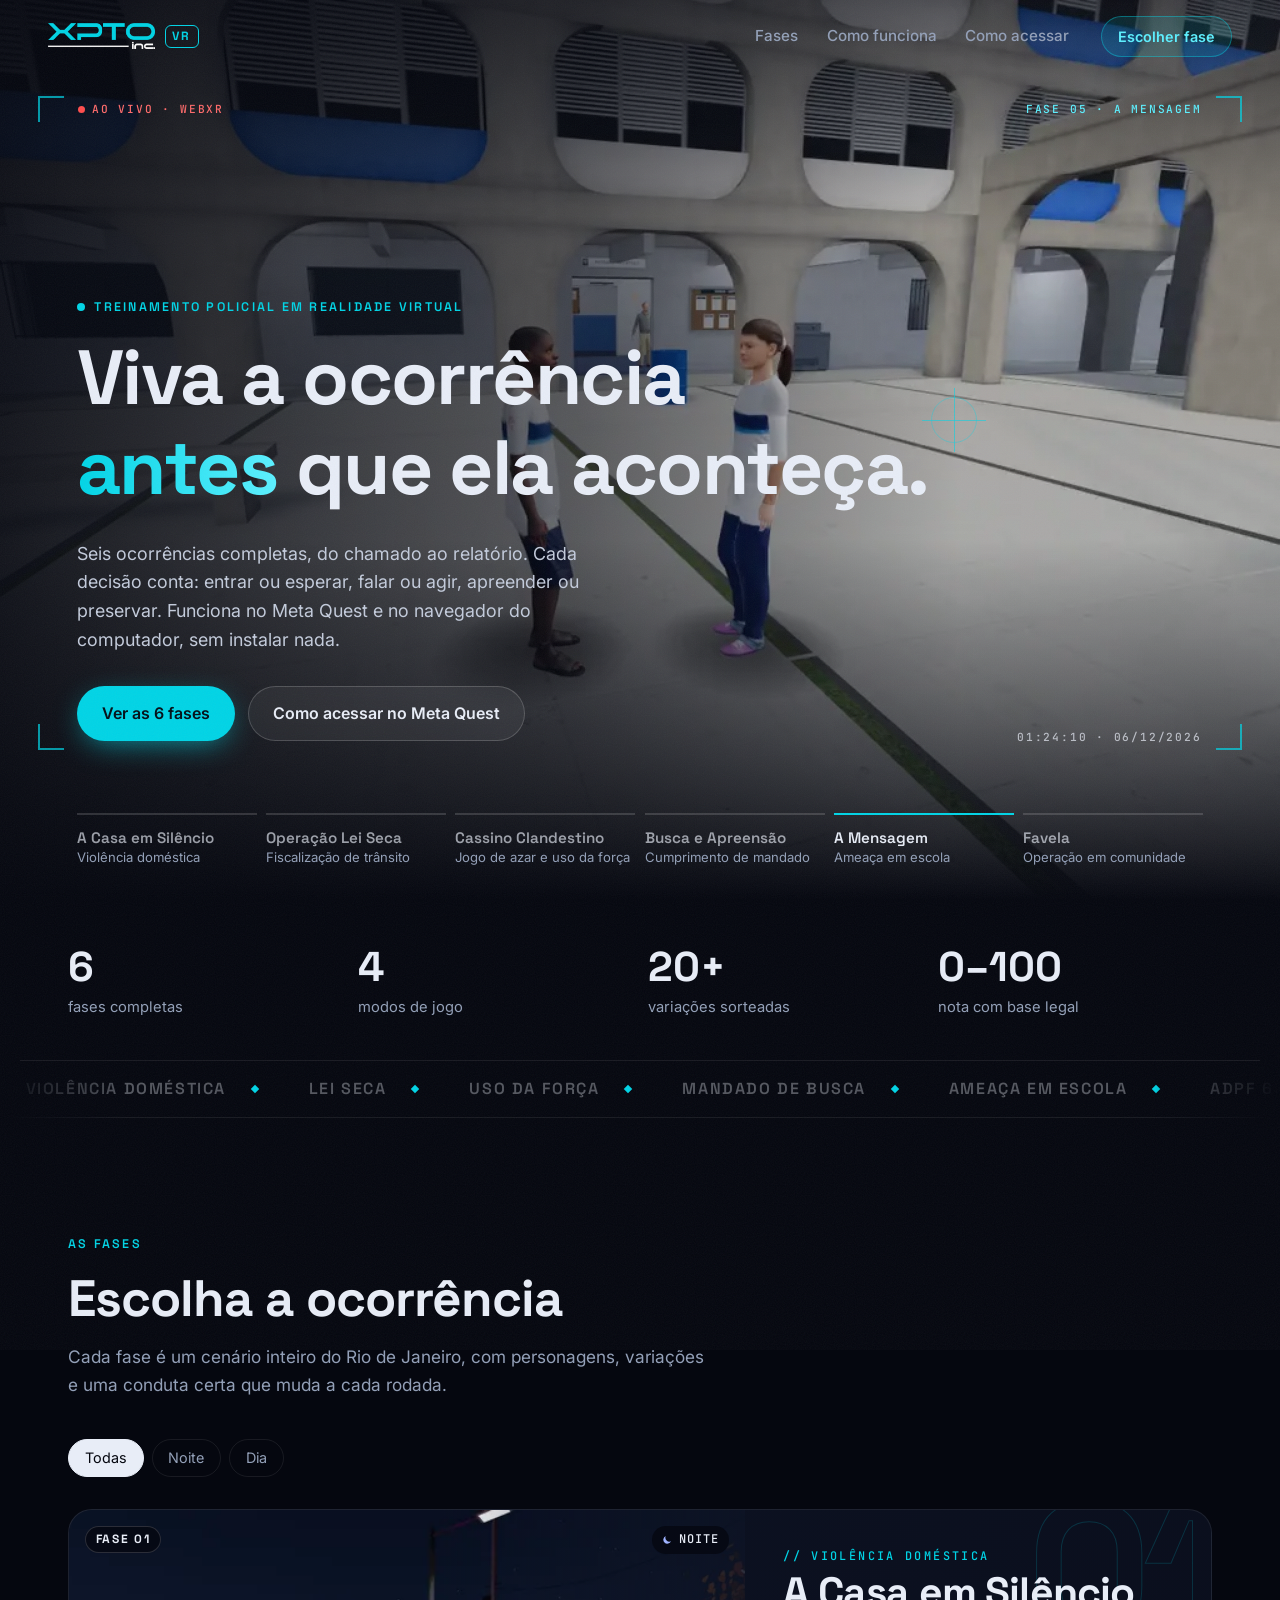
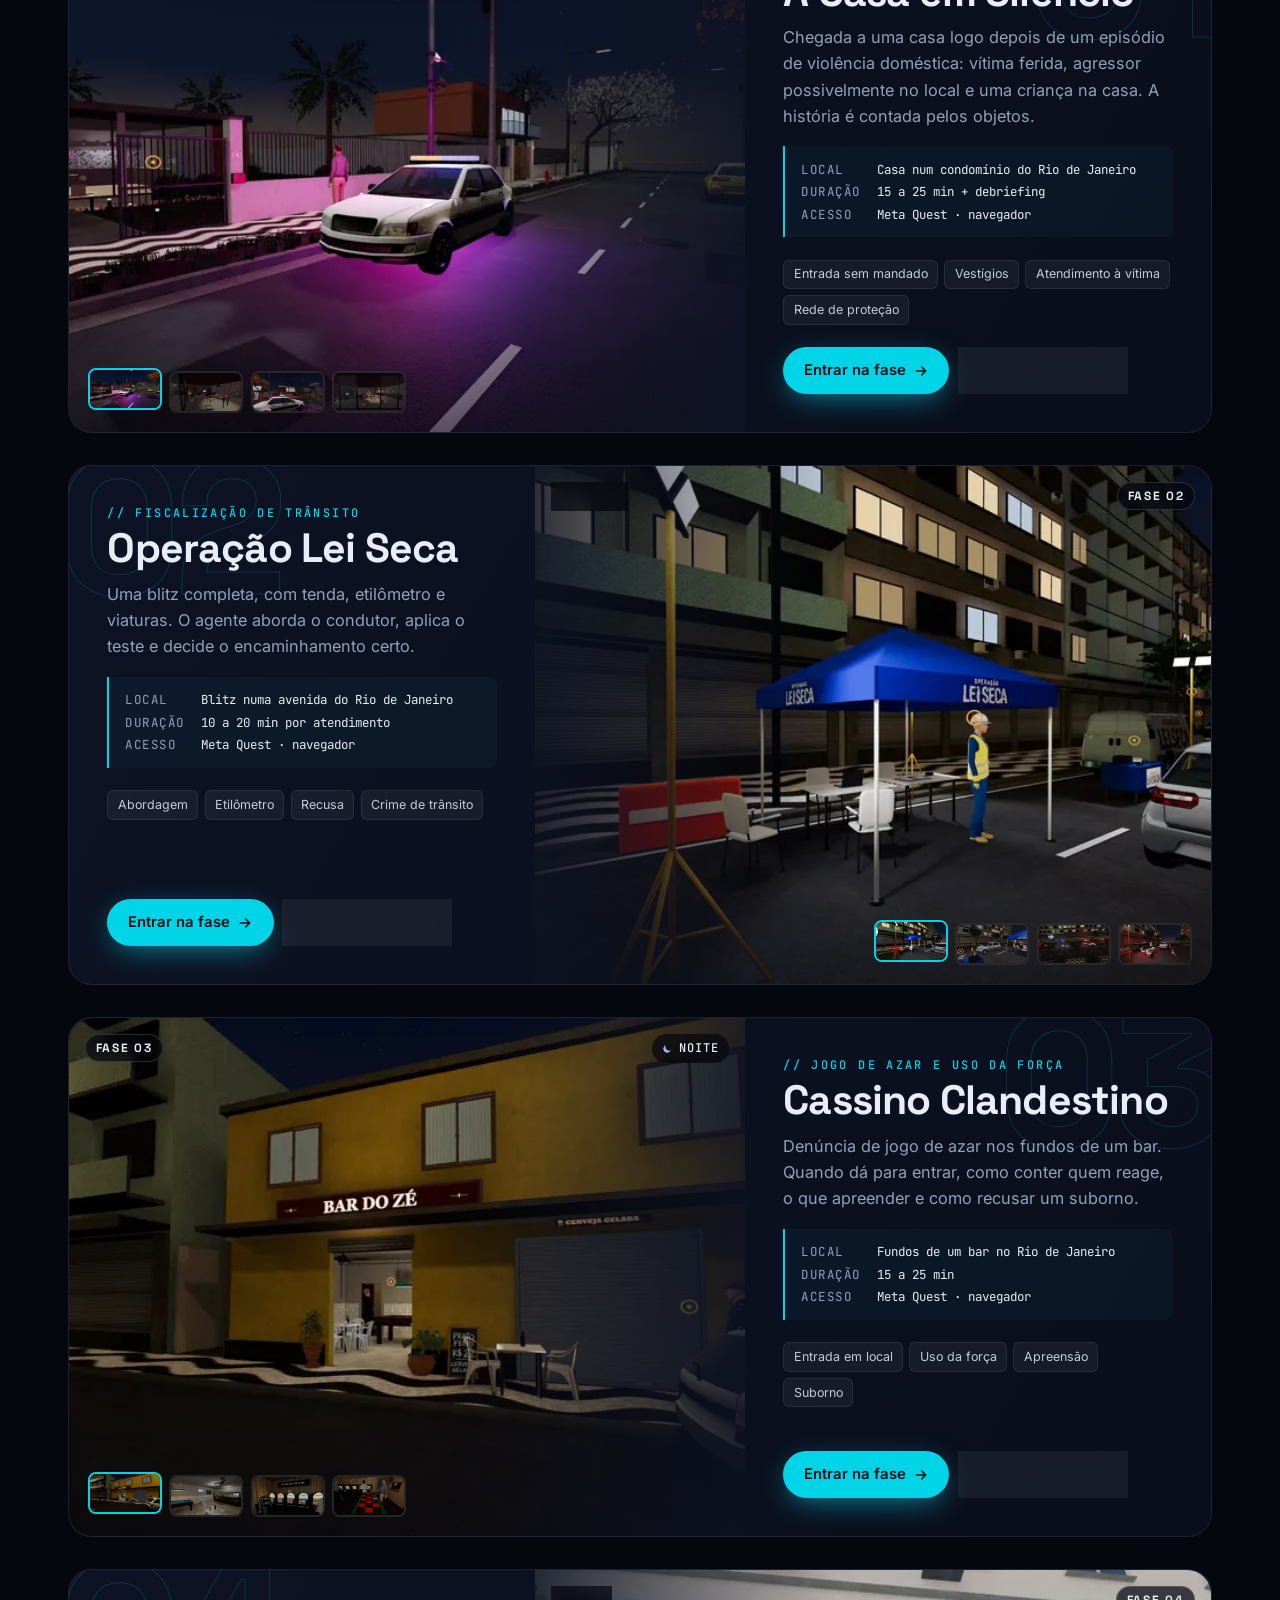
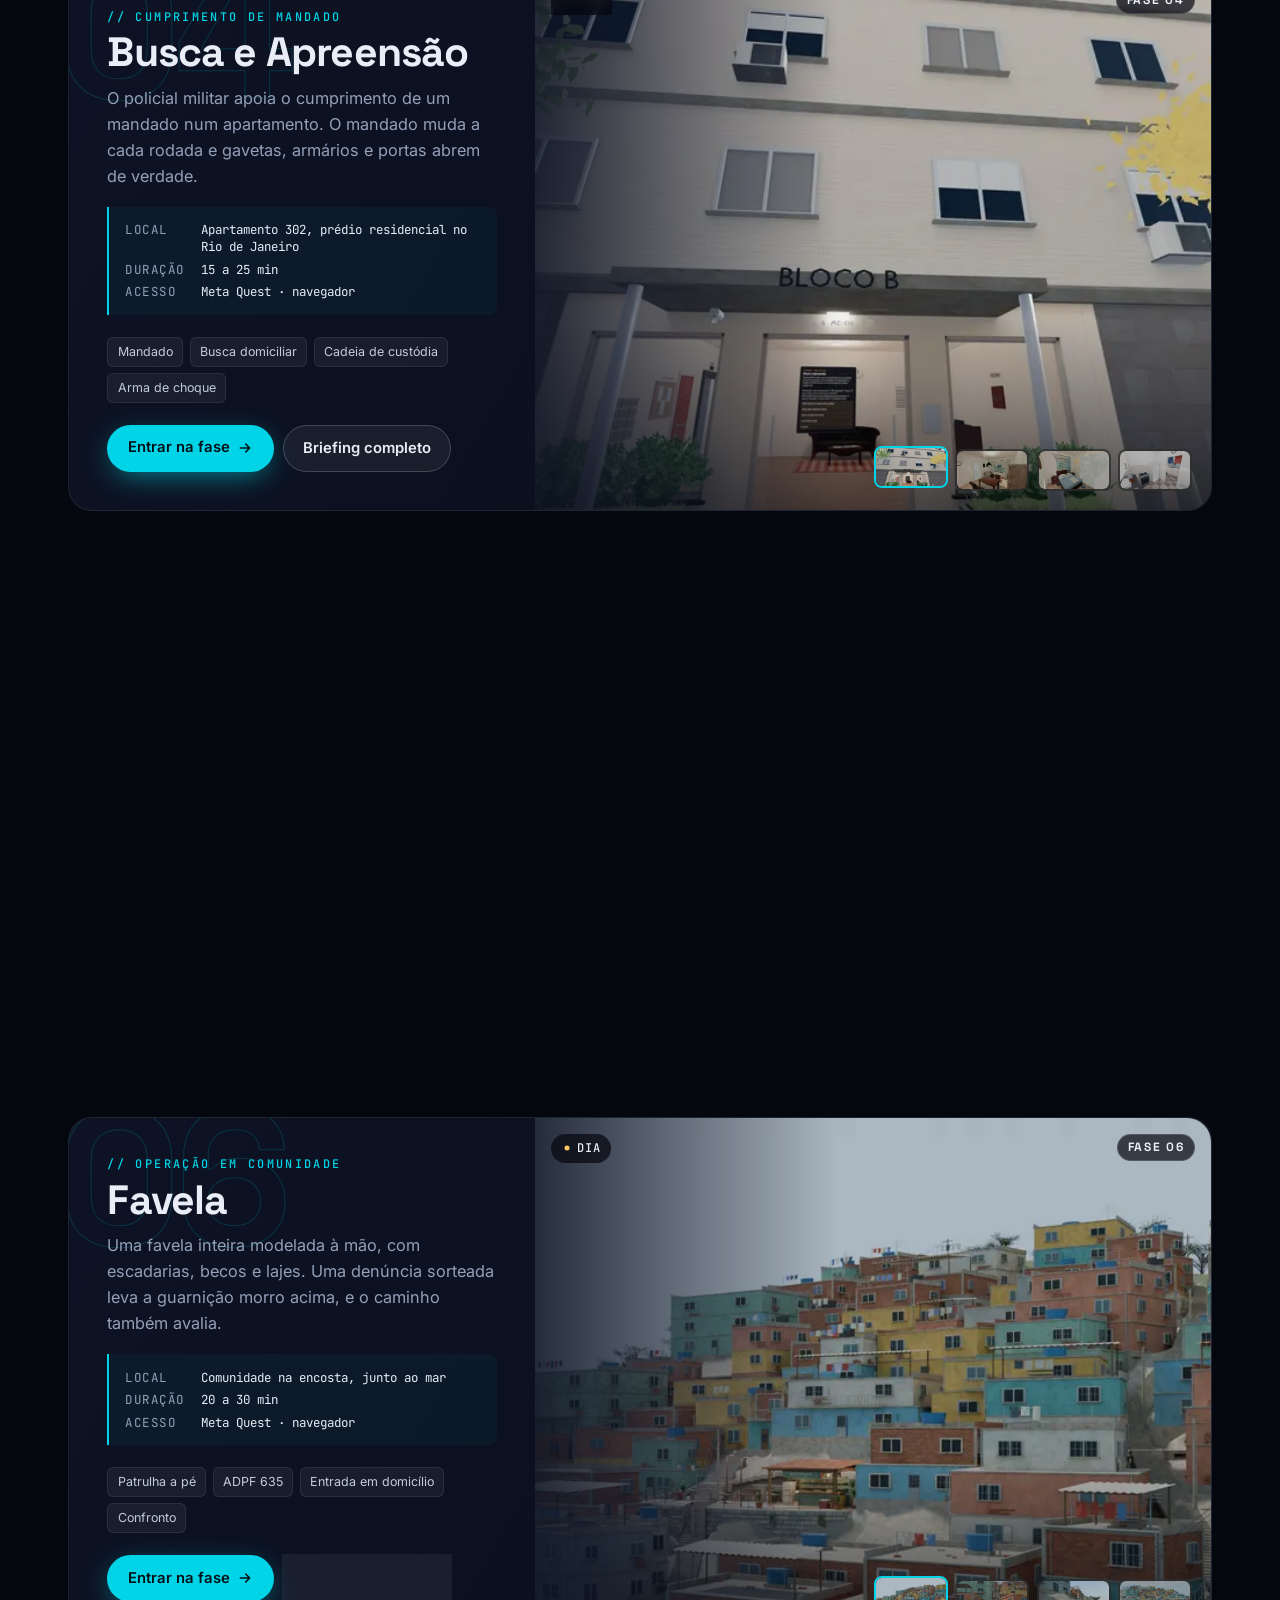
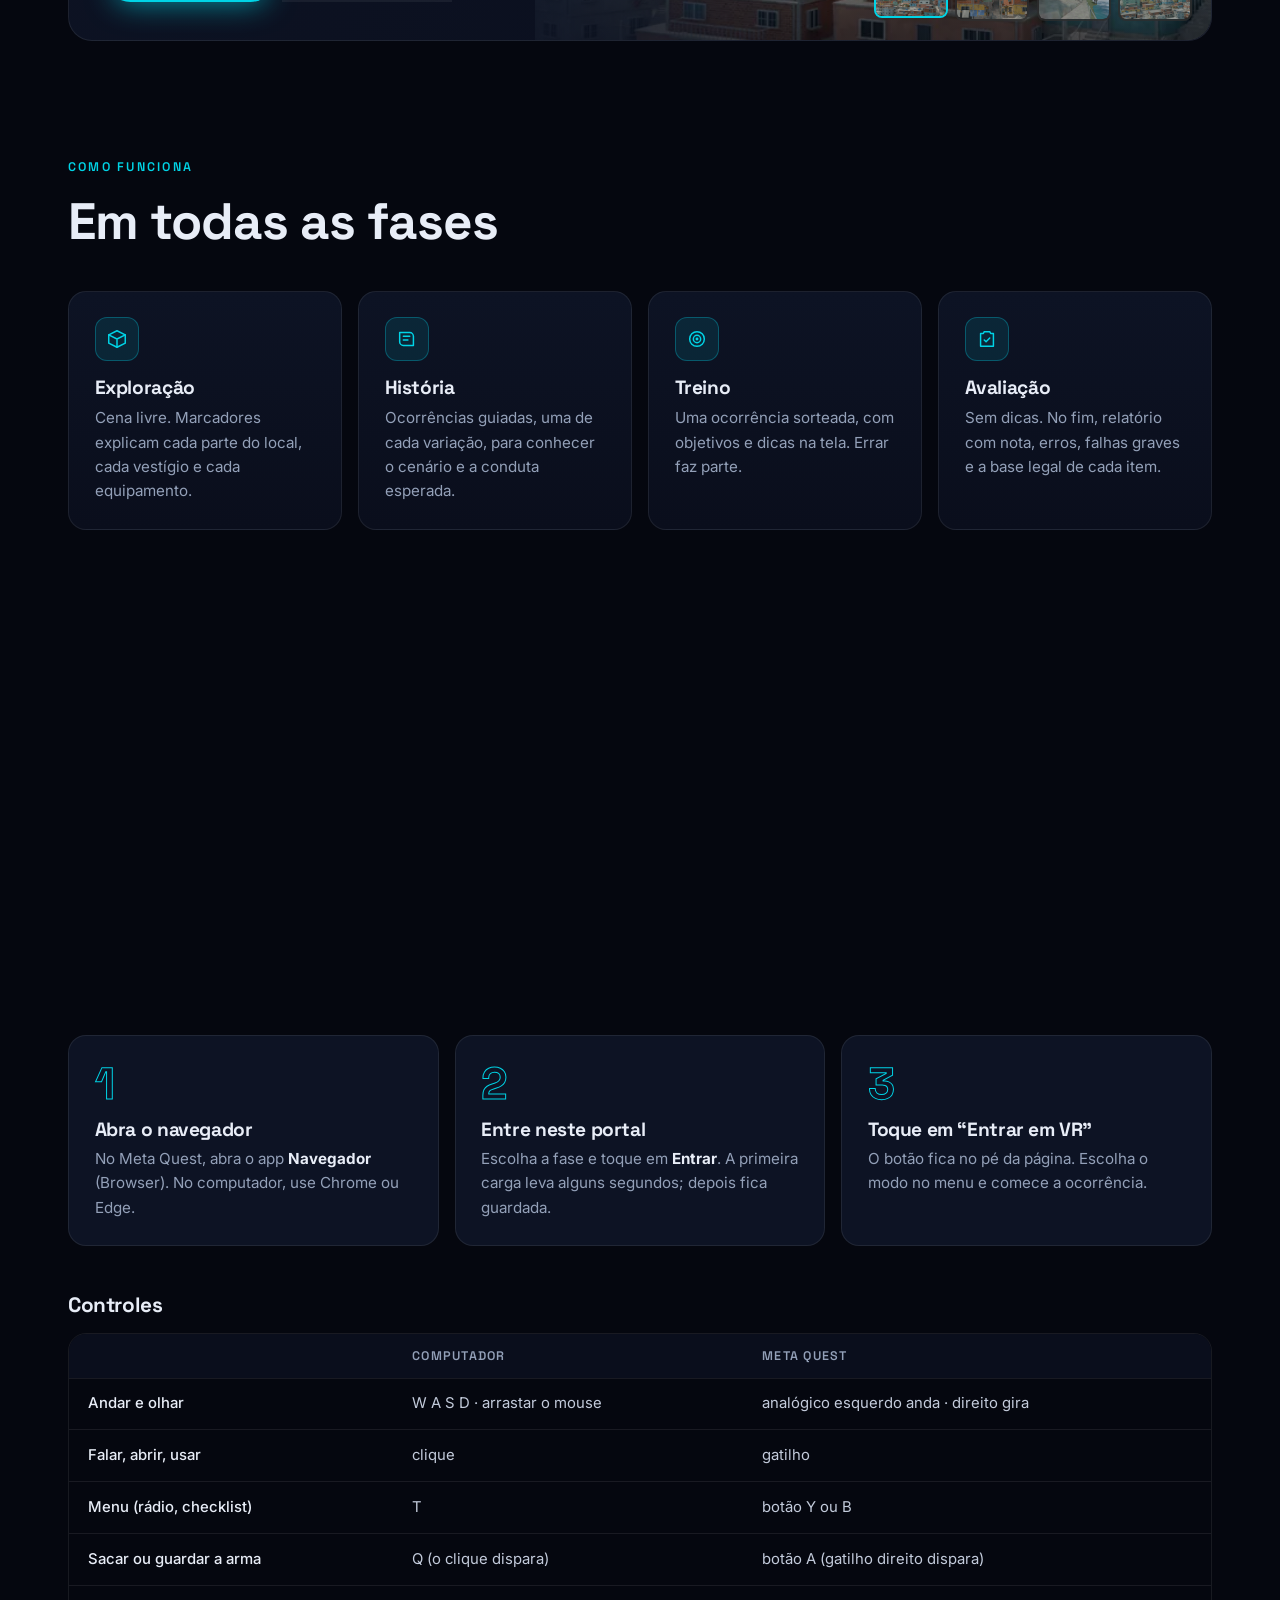
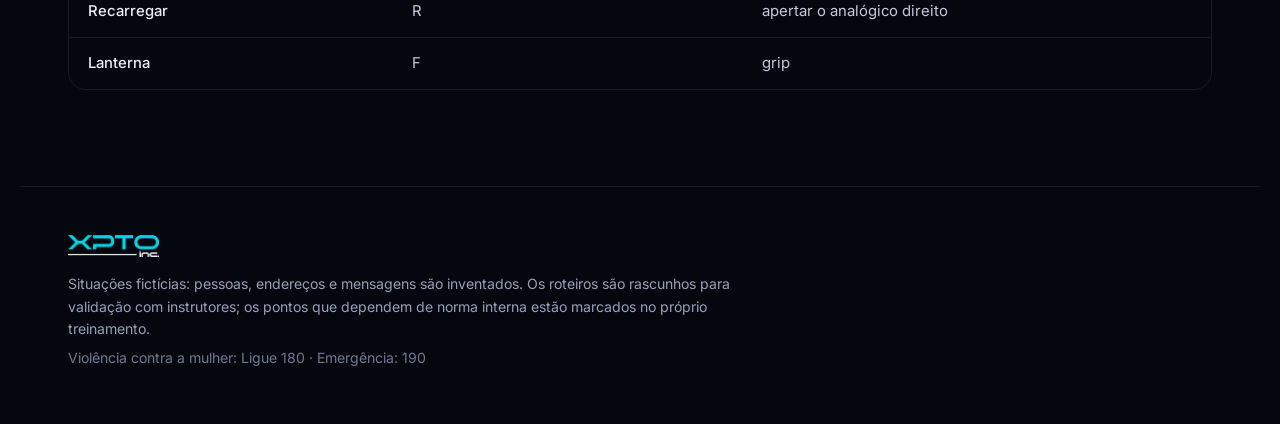
==== commit 4e5e0d33: "Vídeos de 8 s de cada fase: fundo da tela inicial e prévia nos cartões Co-Authored-By: Claude Opus 5" ====
--- a/index.html
+++ b/index.html
@@ -15,7 +15,7 @@
 <link href="https://fonts.googleapis.com/css2?family=Space+Grotesk:wght@500;600;700&family=Inter:wght@400;500;600&family=JetBrains+Mono:wght@400;500&display=swap" rel="stylesheet">
 <link rel="stylesheet" href="estilo.css">
 <link rel="stylesheet" href="estilo-aaa.css">
-<link rel="preload" as="image" href="img/ciep-0.webp">
+<link rel="preload" as="image" href="video/ciep-capa.webp">
 </head>
 <body class="carregando">
 
--- a/estilo-aaa.css
+++ b/estilo-aaa.css
@@ -48,6 +48,14 @@
 .hud-inf{justify-content:flex-end}
 #hudLocal{display:none}
 .heroi-conteudo,.heroi-trilha{z-index:2}
+
+/* vídeos */
+.heroi-fundo video{position:absolute;inset:0;width:100%;height:100%;object-fit:cover;opacity:0;transform:scale(1.06);transition:opacity 1.2s ease,transform 9s linear}
+.heroi-fundo video.ativa{opacity:1;transform:scale(1)}
+.fase-img .previa{position:absolute;inset:0;width:100%;height:100%;object-fit:cover;opacity:0;transition:opacity .45s ease}
+.fase-img.tocando .previa{opacity:1}
+.fase-img::before{content:"\25B6  PRÉVIA";position:absolute;z-index:2;left:50%;top:50%;transform:translate(-50%,-50%);font:500 .7rem var(--f-mono);letter-spacing:.2em;padding:.6em 1em;border-radius:999px;background:rgba(5,7,15,.55);backdrop-filter:blur(6px);border:1px solid rgba(255,255,255,.2);opacity:0;transition:opacity .3s;pointer-events:none}
+@media (hover:hover){.fase-img:not(.tocando):hover::before{opacity:1}}
 
 /* faixa rolando */
 .faixa{overflow:hidden;border-bottom:1px solid var(--linha);padding:1.1rem 0;-webkit-mask:linear-gradient(90deg,transparent,#000 10%,#000 90%,transparent);mask:linear-gradient(90deg,transparent,#000 10%,#000 90%,transparent)}
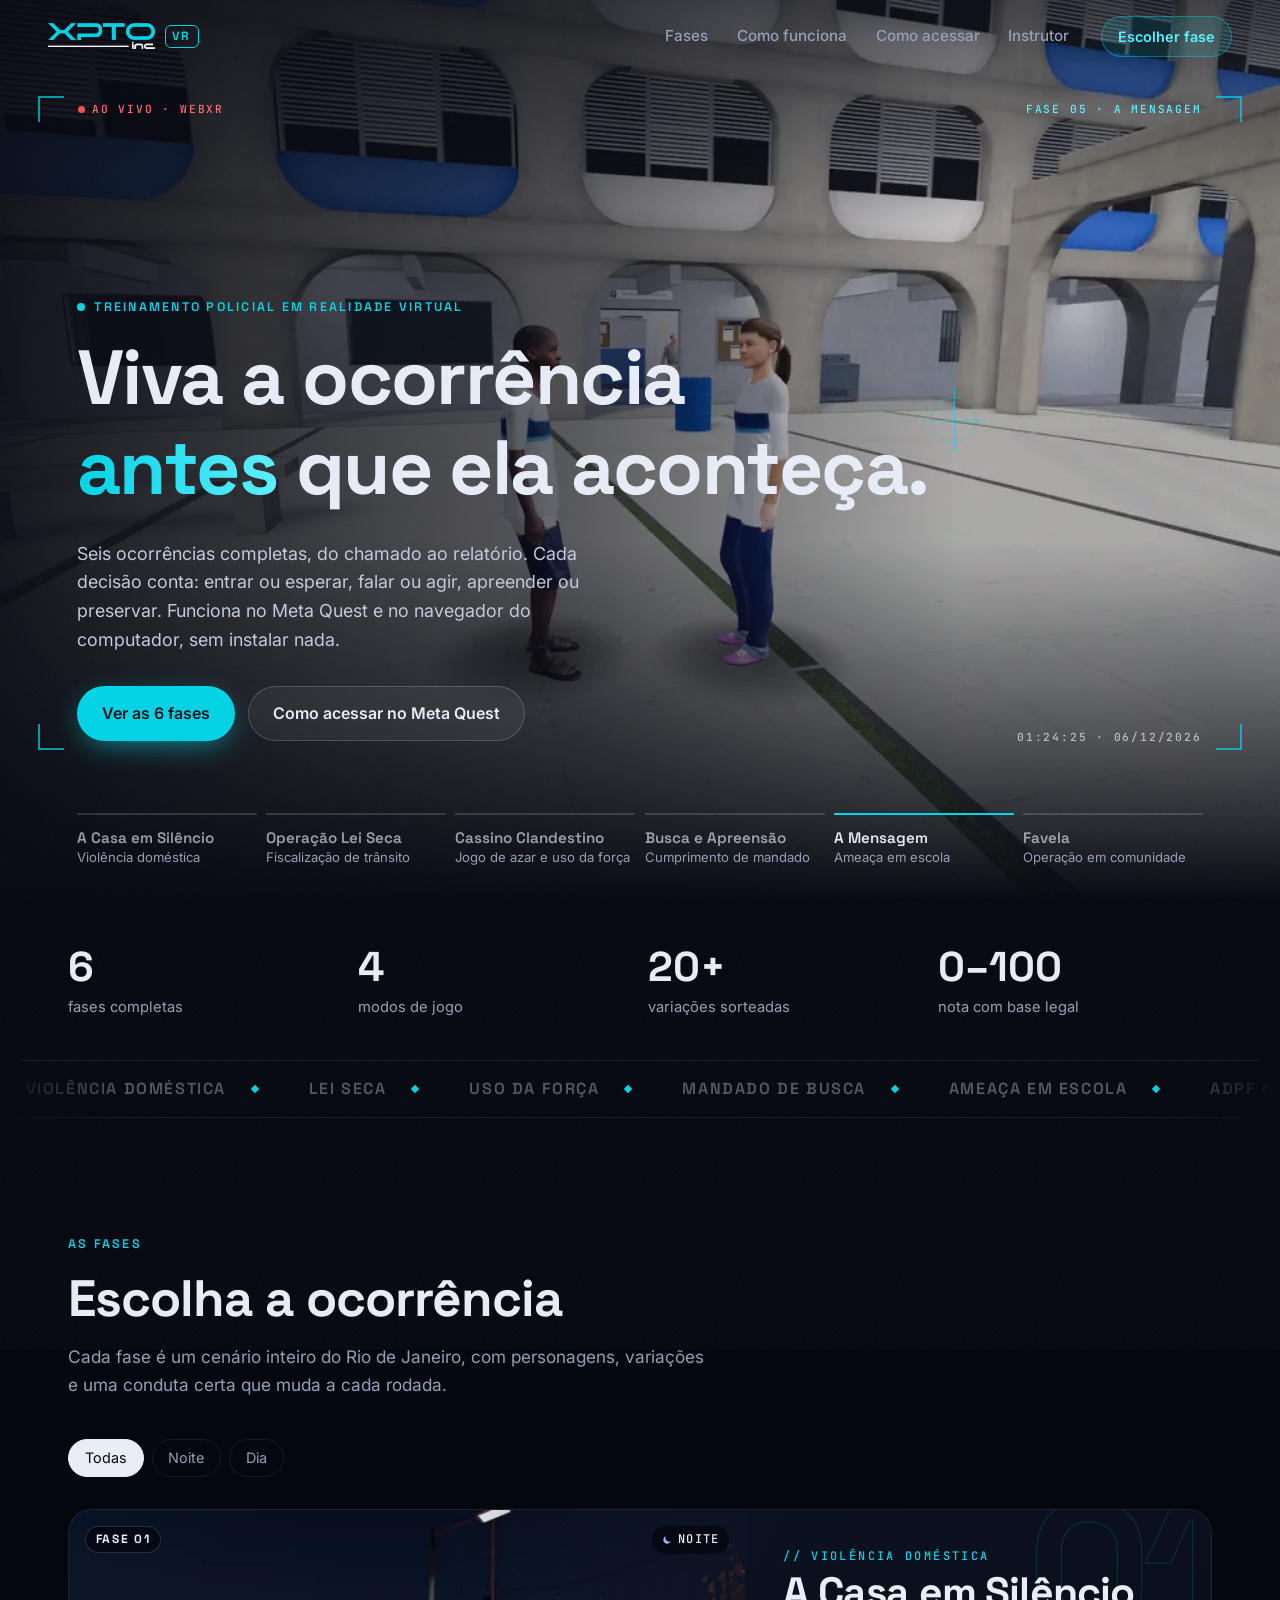
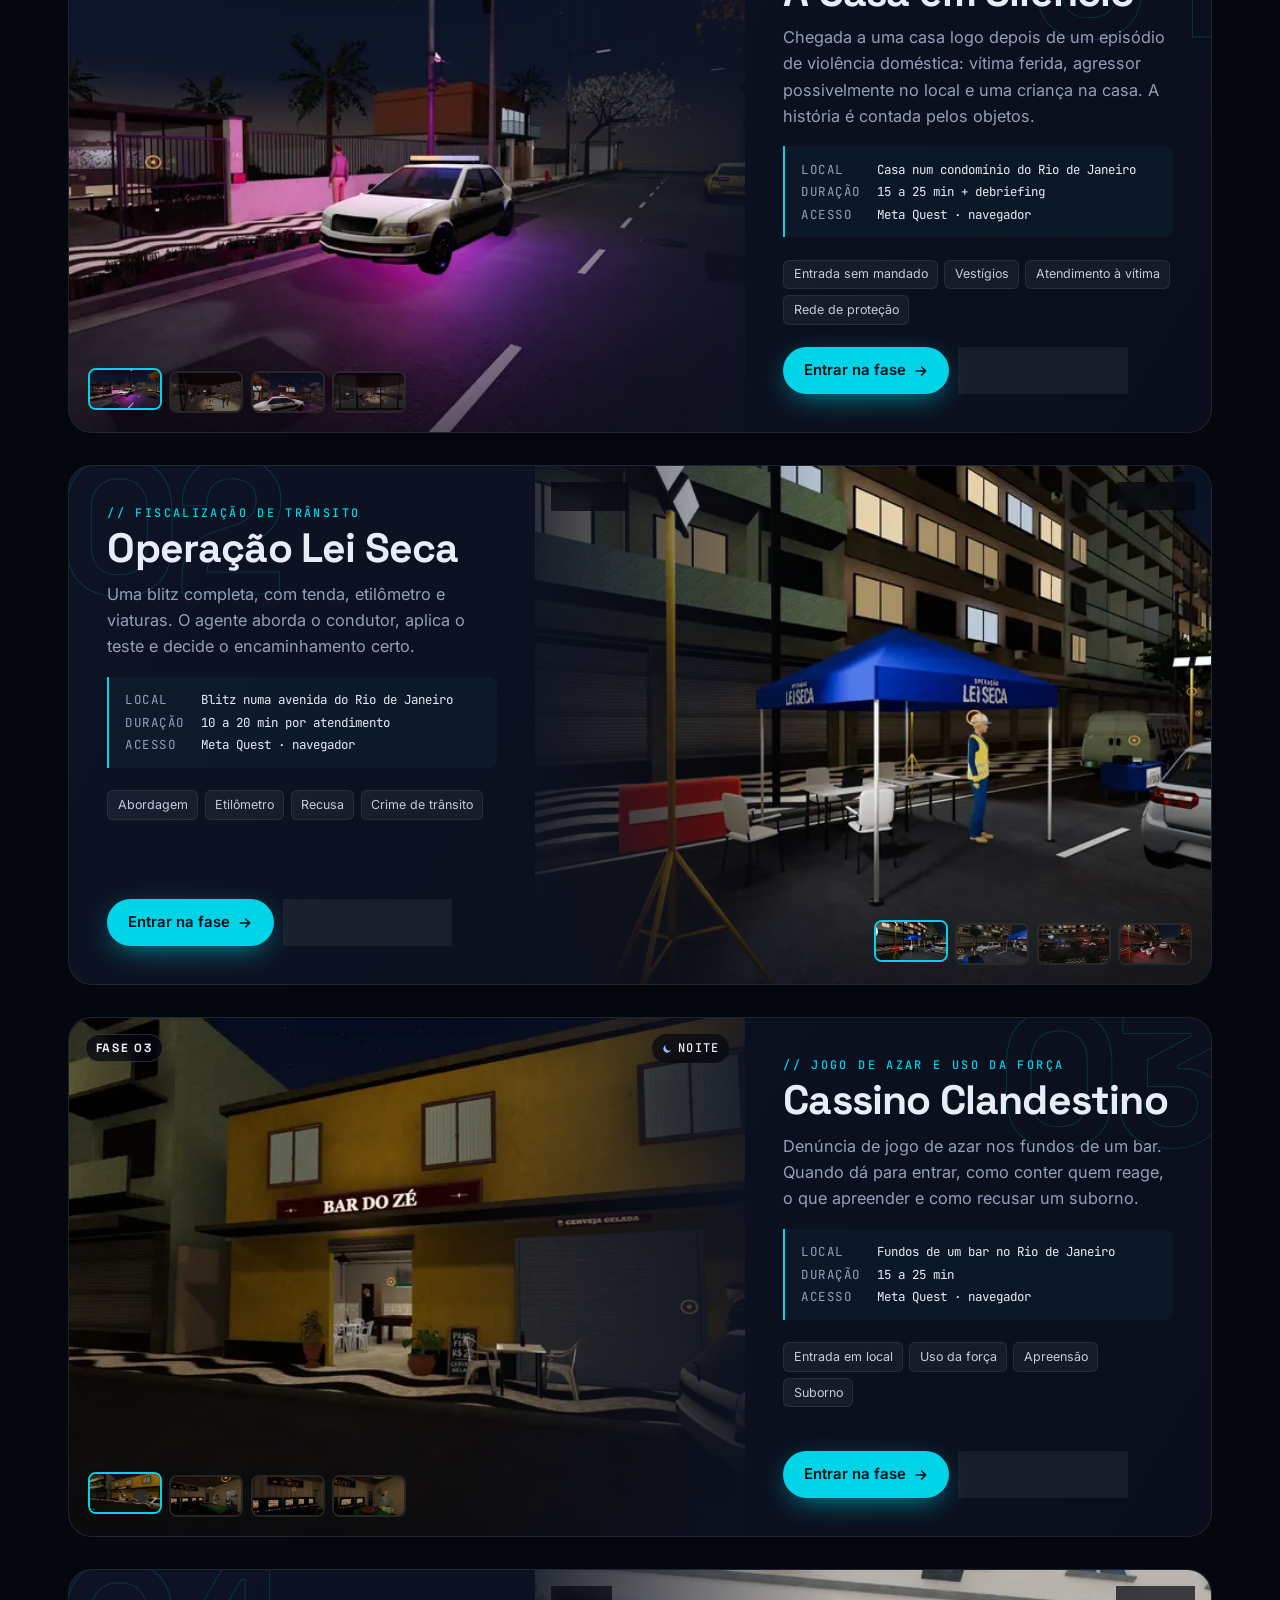
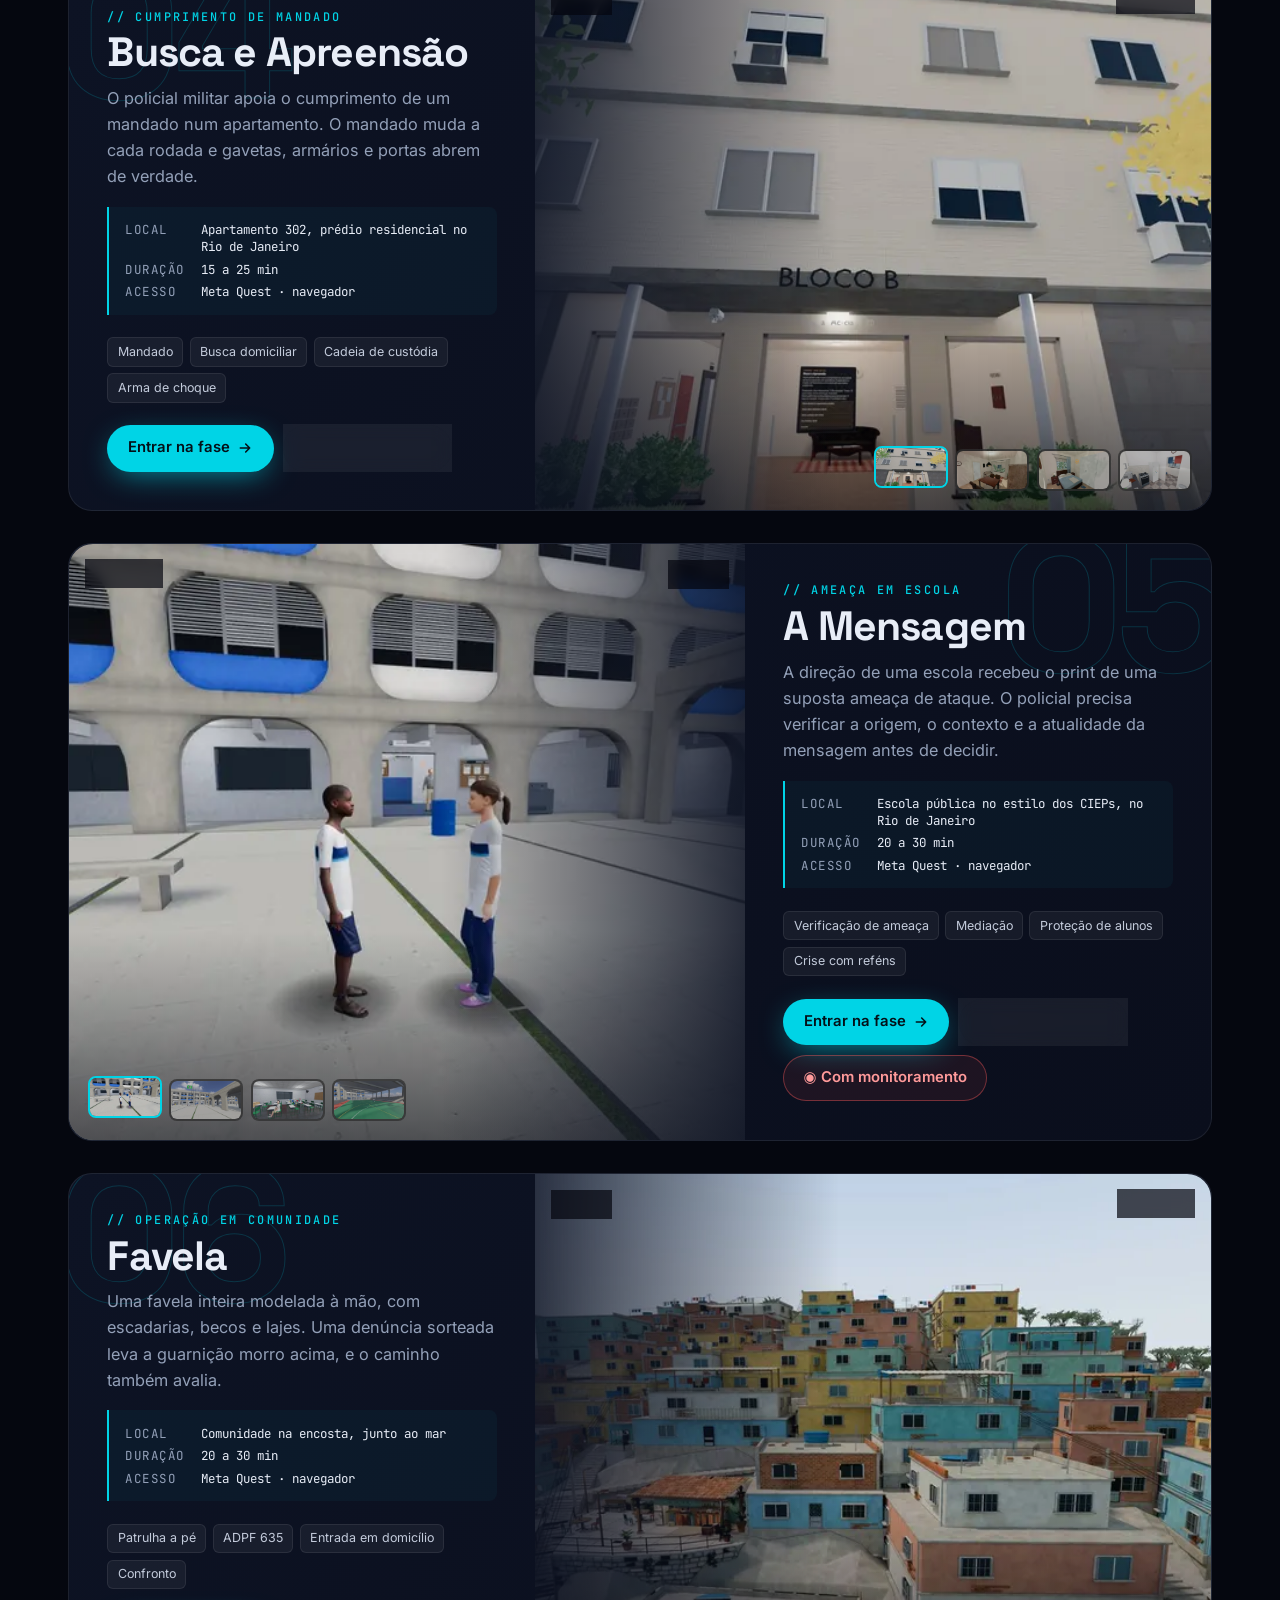
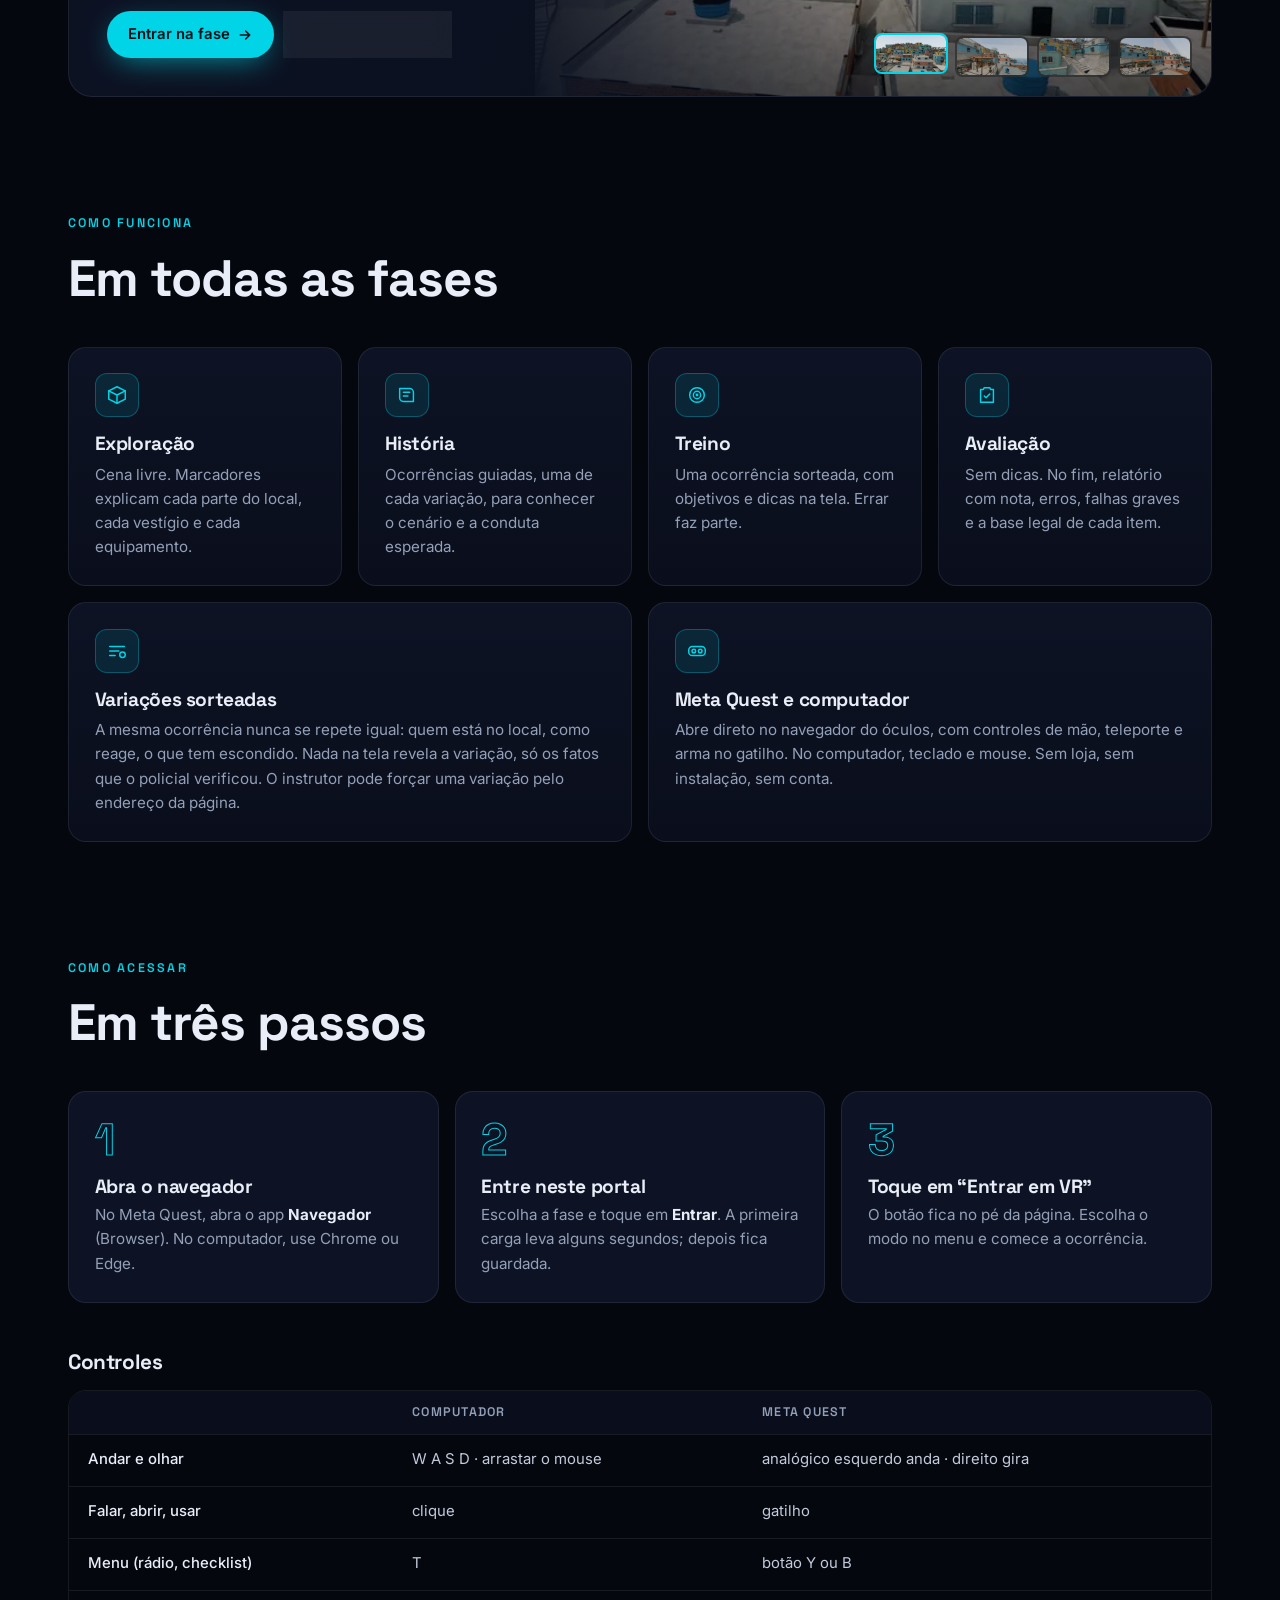
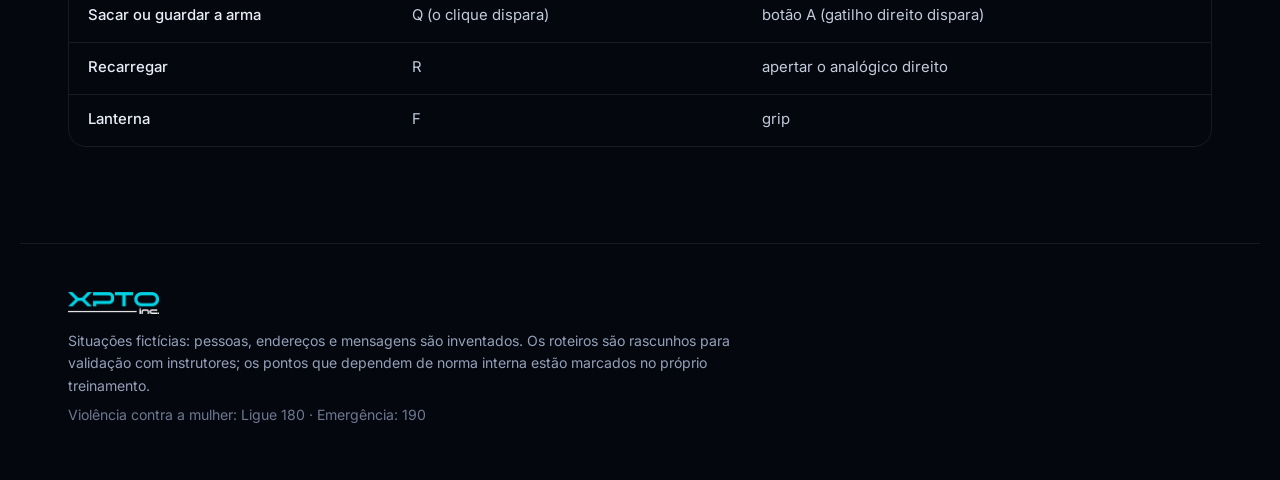
==== commit a3fa61e6: "Estação do instrutor (monitor.html): visão do aluno ao vivo, mapa, objetivos, erros, mensagem para o" ====
--- a/index.html
+++ b/index.html
@@ -36,6 +36,7 @@
     <a href="#fases">Fases</a>
     <a href="#recursos">Como funciona</a>
     <a href="#acesso">Como acessar</a>
+    <a href="monitor.html">Instrutor</a>
   </nav>
   <a class="btn btn-pq" href="#fases">Escolher fase</a>
 </header>
@@ -176,6 +177,7 @@
       <div class="p-entrar">
         <a class="btn btn-prim" id="pEntrar" target="_blank" rel="noopener">Entrar no treinamento</a>
         <button class="btn btn-sec" id="pCopiar">Copiar link</button>
+        <a class="btn btn-mon" id="pMonitor" target="_blank" rel="noopener" hidden>◉ Com monitoramento</a>
       </div>
       <div class="p-colunas">
         <section><h3>O que você treina</h3><ul class="lista-check" id="pTreina"></ul></section>
--- a/estilo-aaa.css
+++ b/estilo-aaa.css
@@ -133,3 +133,7 @@
   .faixa-trilho span{font-size:.85rem}
 }
 @media (prefers-reduced-motion:reduce){.rev,.surge,.linha>span{opacity:1!important;transform:none!important}.grao{display:none}}
+
+/* botão de monitoramento */
+.btn-mon{background:rgba(255,90,90,.08);border-color:rgba(255,90,90,.4);color:#ff9a9a}
+.btn-mon:hover{border-color:#ff5a5a;color:#ffc4c4}
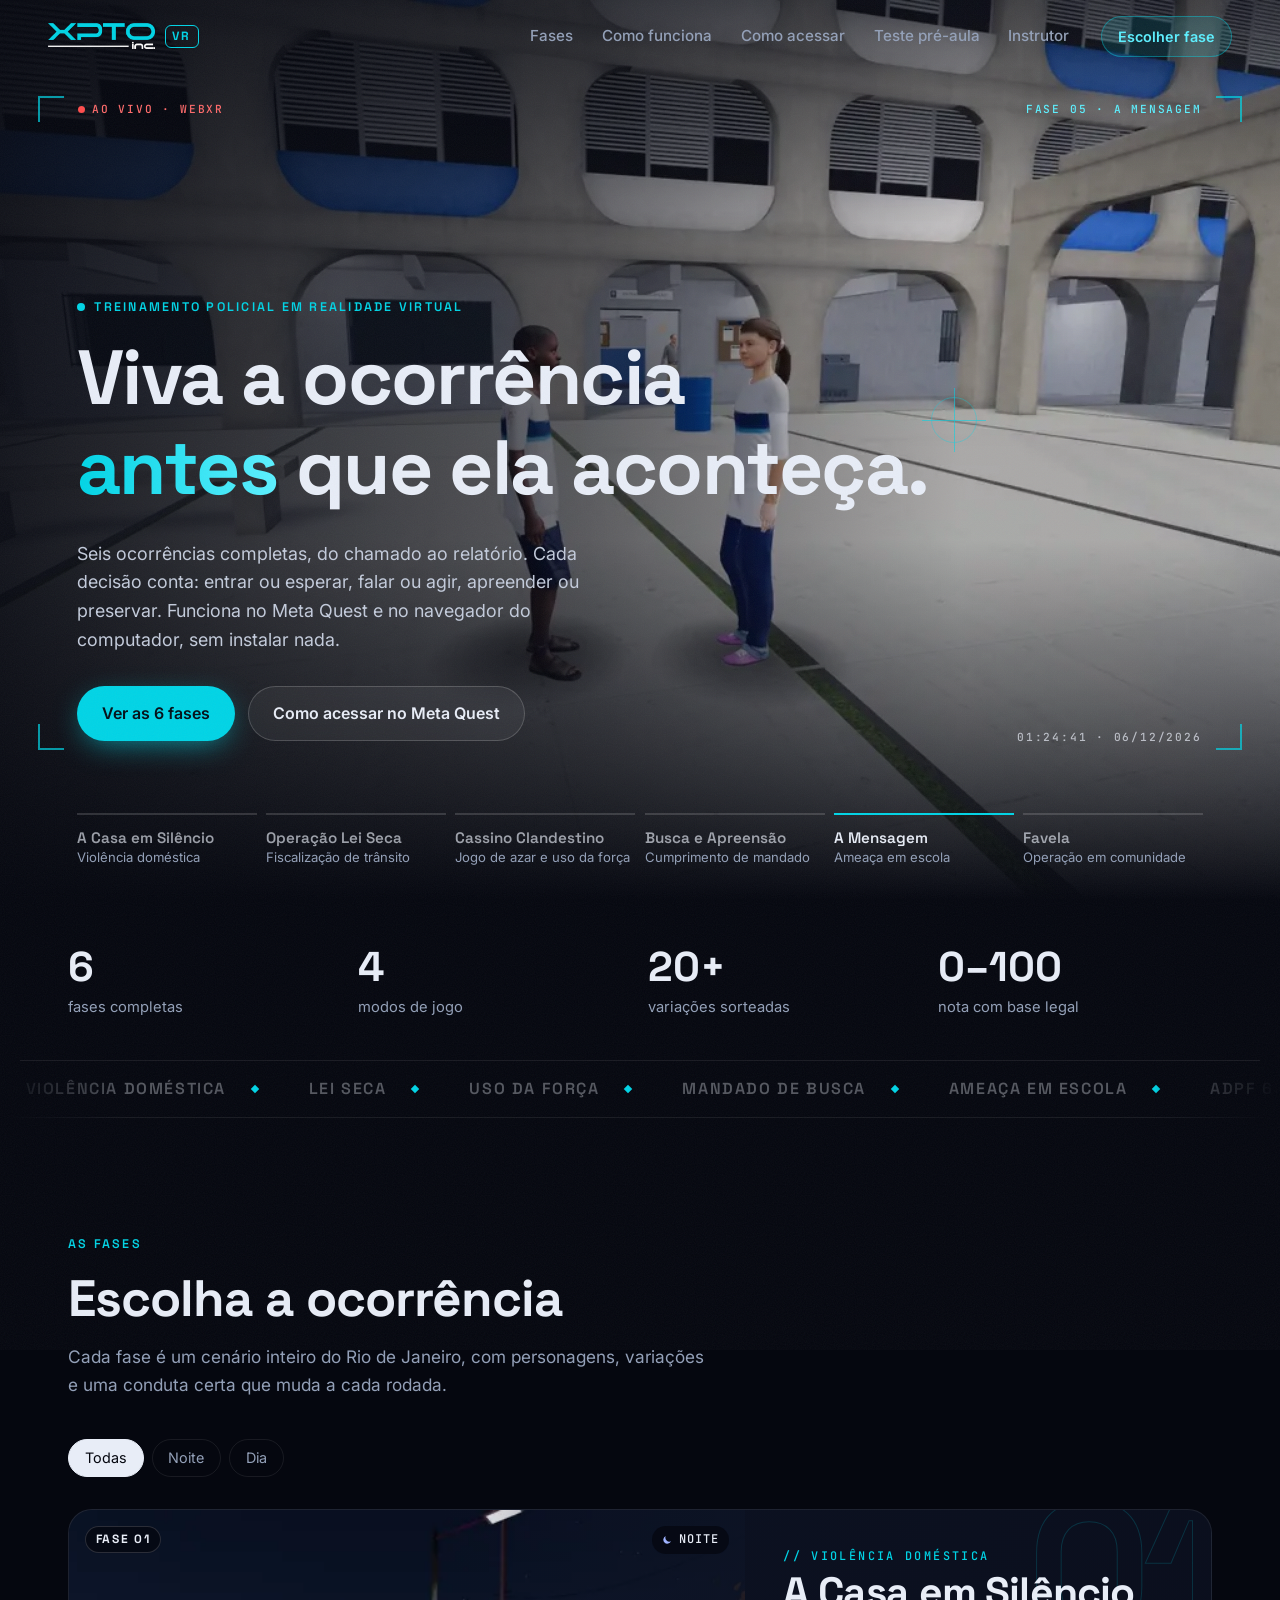
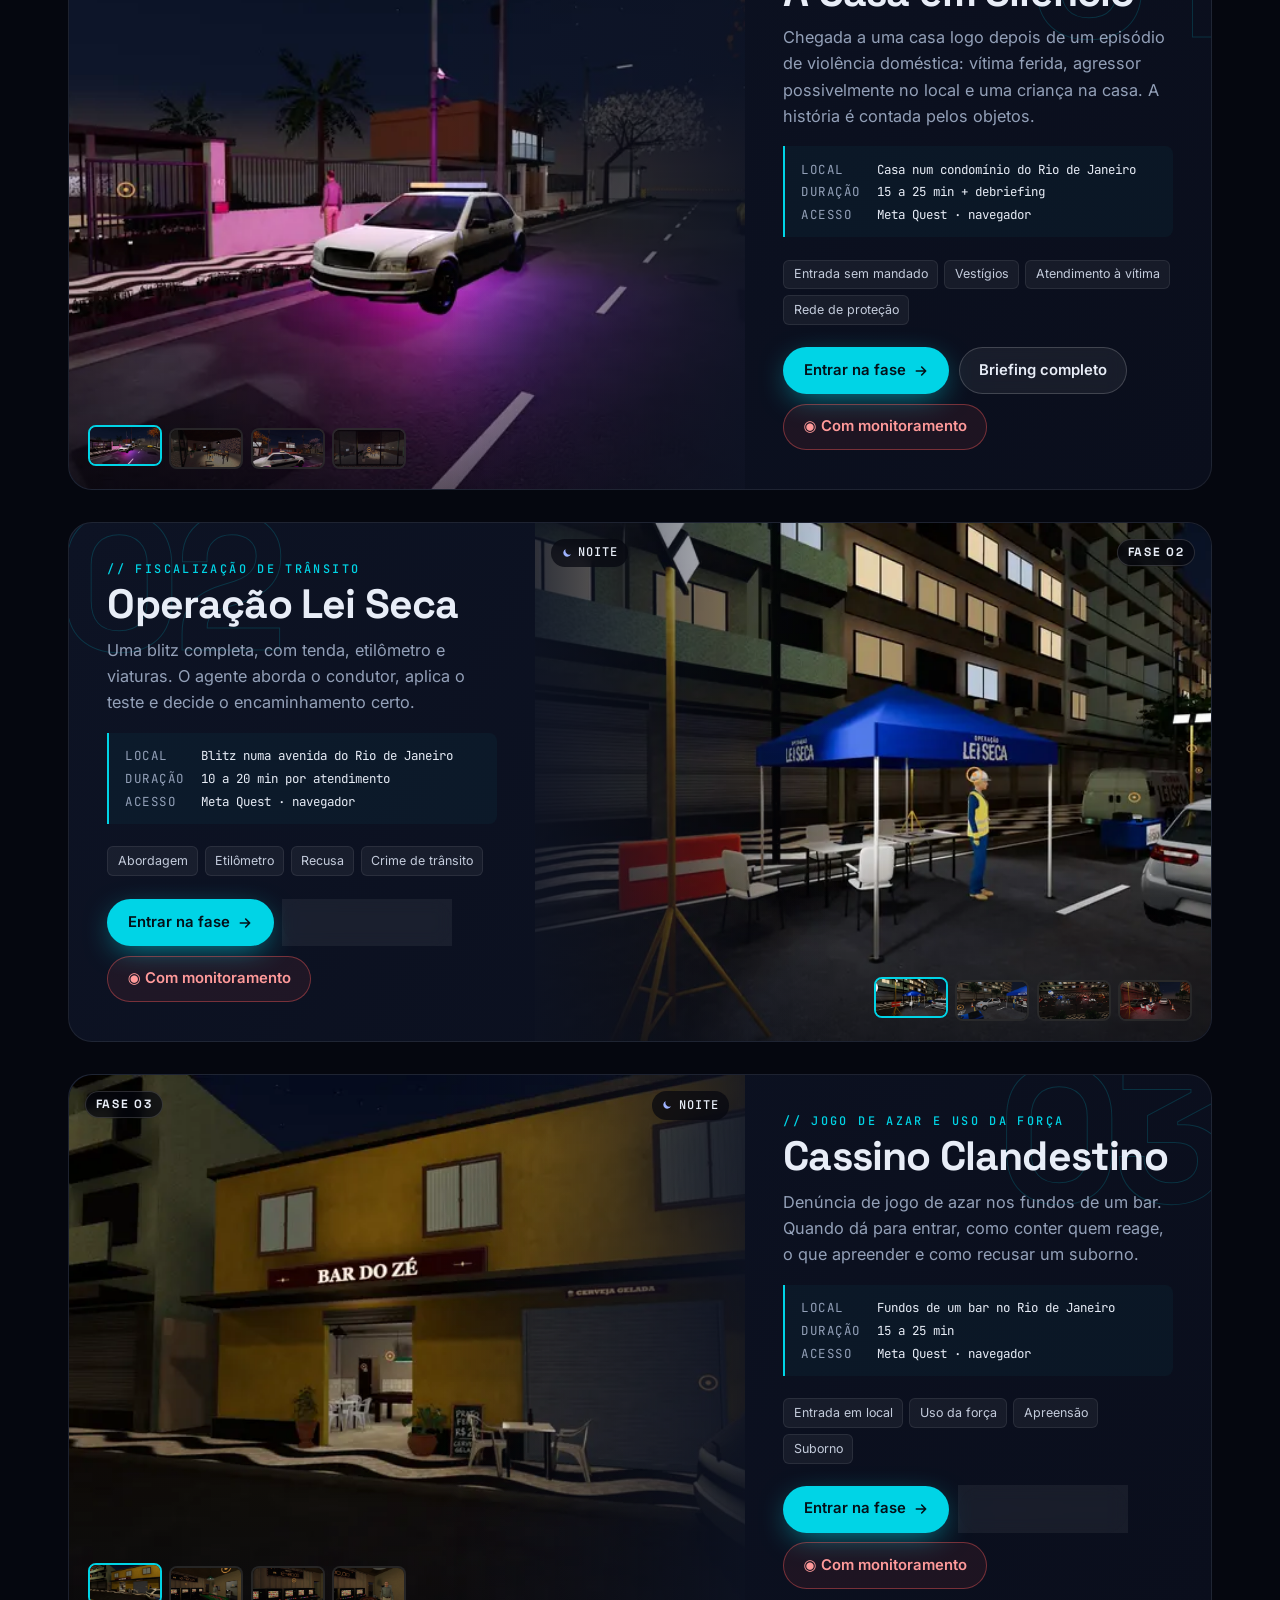
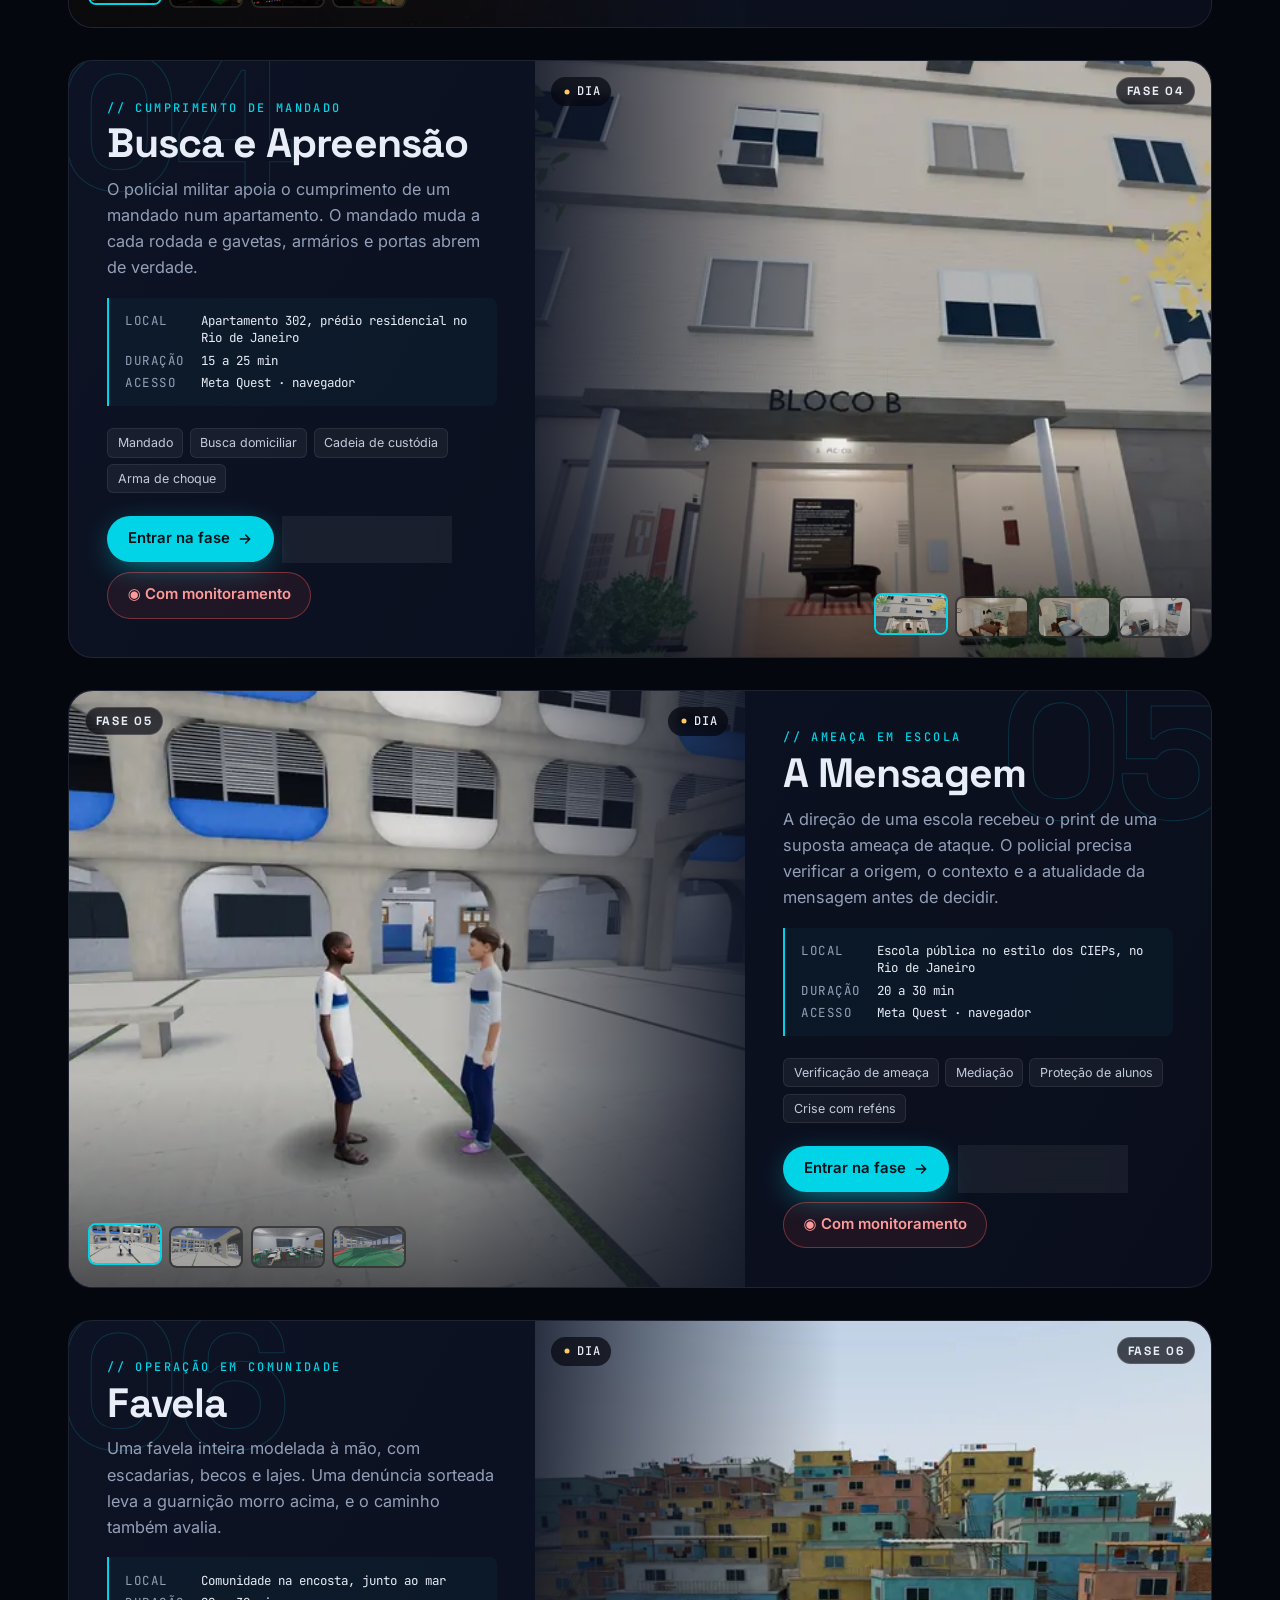
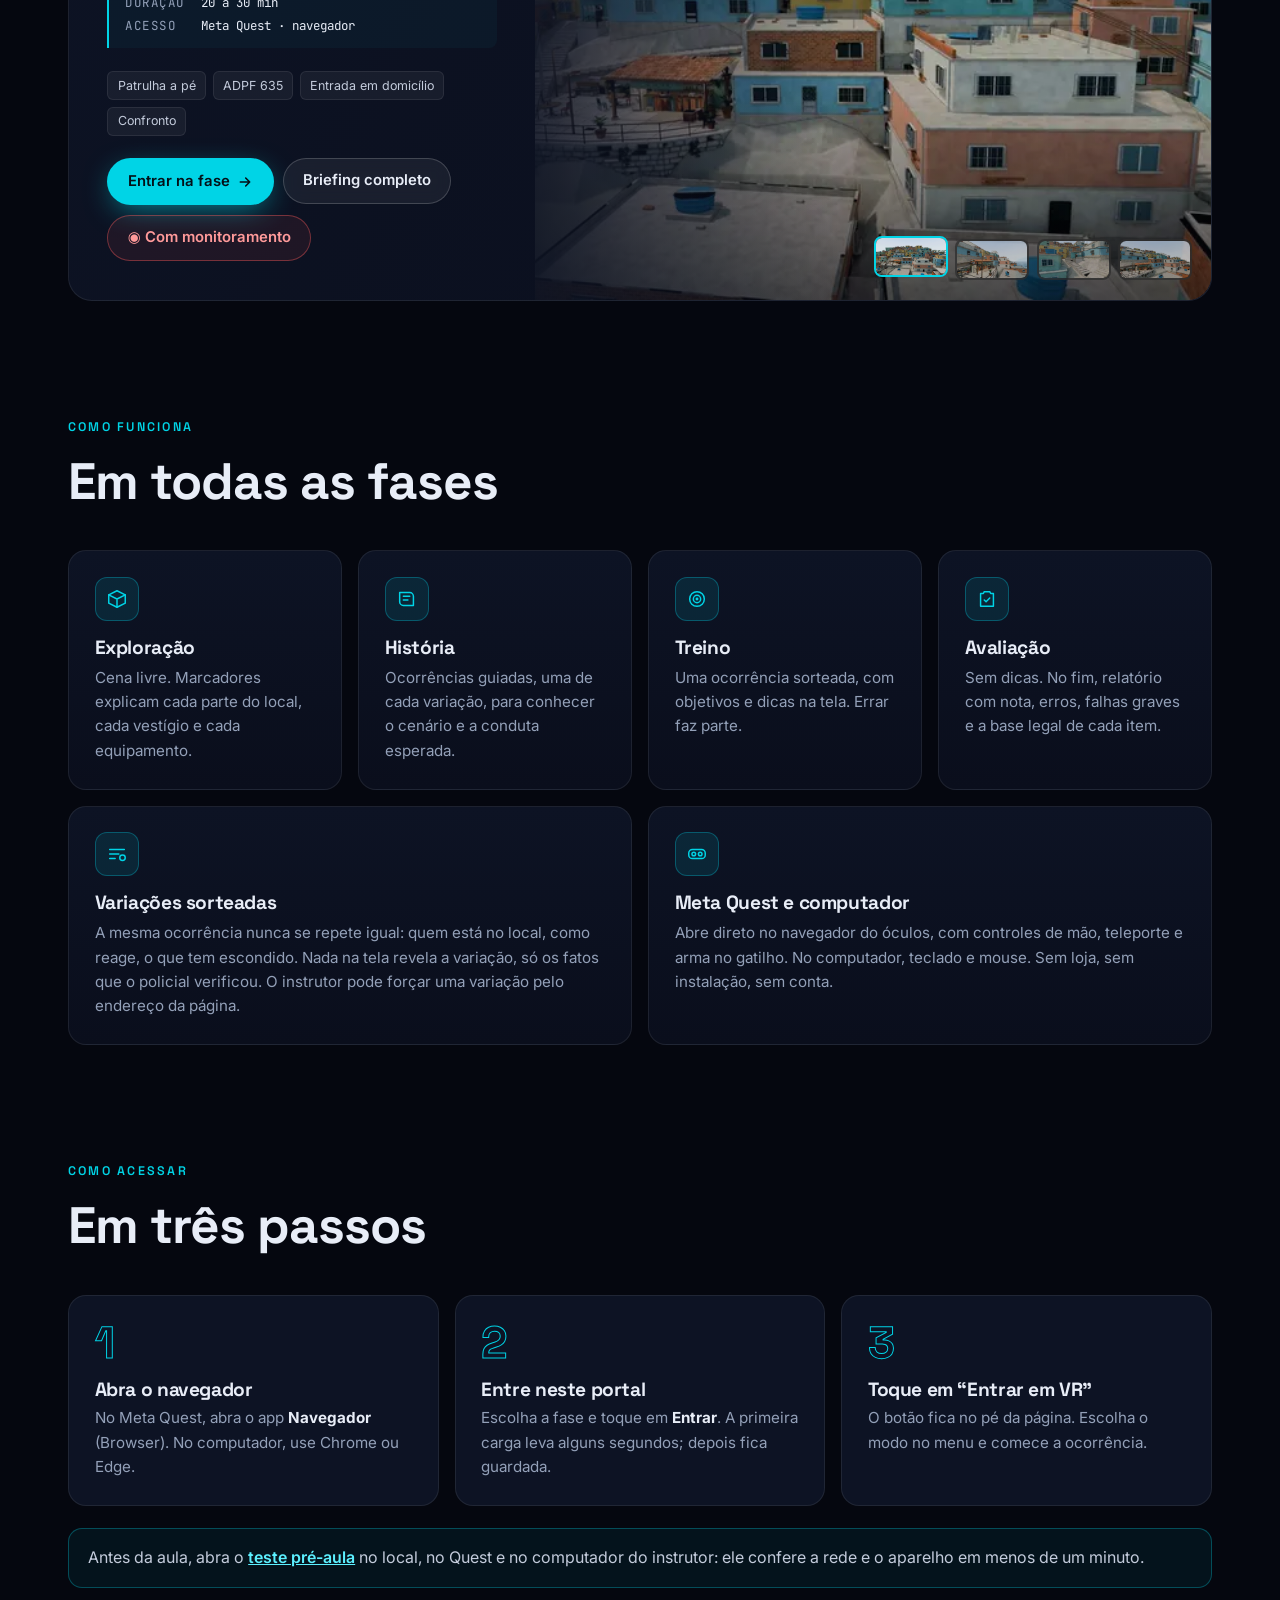
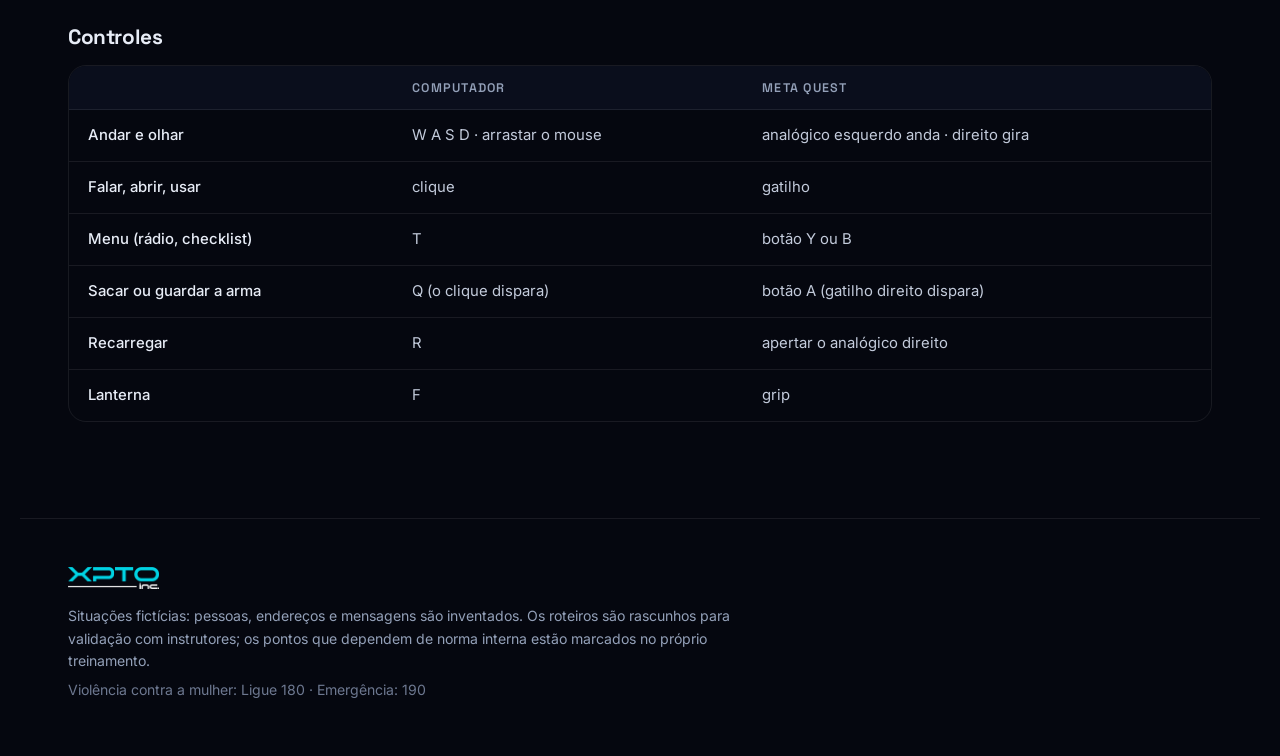
==== commit 3a38cf08: "Teste pré-aula (teste.html): velocidade, motor 3D (jsdelivr), sites das 6 fases, gráficos, VR e cone" ====
--- a/index.html
+++ b/index.html
@@ -36,6 +36,7 @@
     <a href="#fases">Fases</a>
     <a href="#recursos">Como funciona</a>
     <a href="#acesso">Como acessar</a>
+    <a href="teste.html">Teste pré-aula</a>
     <a href="monitor.html">Instrutor</a>
   </nav>
   <a class="btn btn-pq" href="#fases">Escolher fase</a>
@@ -133,6 +134,7 @@
       <li><span class="passo-n">2</span><h3>Entre neste portal</h3><p>Escolha a fase e toque em <b>Entrar</b>. A primeira carga leva alguns segundos; depois fica guardada.</p></li>
       <li><span class="passo-n">3</span><h3>Toque em “Entrar em VR”</h3><p>O botão fica no pé da página. Escolha o modo no menu e comece a ocorrência.</p></li>
     </ol>
+    <p class="pre-aula">Antes da aula, abra o <a href="teste.html">teste pré-aula</a> no local, no Quest e no computador do instrutor: ele confere a rede e o aparelho em menos de um minuto.</p>
     <div class="controles">
       <h3>Controles</h3>
       <div class="tabela-rol">
--- a/estilo-aaa.css
+++ b/estilo-aaa.css
@@ -137,3 +137,7 @@
 /* botão de monitoramento */
 .btn-mon{background:rgba(255,90,90,.08);border-color:rgba(255,90,90,.4);color:#ff9a9a}
 .btn-mon:hover{border-color:#ff5a5a;color:#ffc4c4}
+
+/* aviso do teste pre-aula */
+.pre-aula{margin:-1.6rem 0 2.4rem;padding:1rem 1.2rem;border-radius:14px;border:1px solid rgba(0,212,230,.3);background:rgba(0,212,230,.06);color:#c3cbdb}
+.pre-aula a{color:var(--ciano2);font-weight:600}
